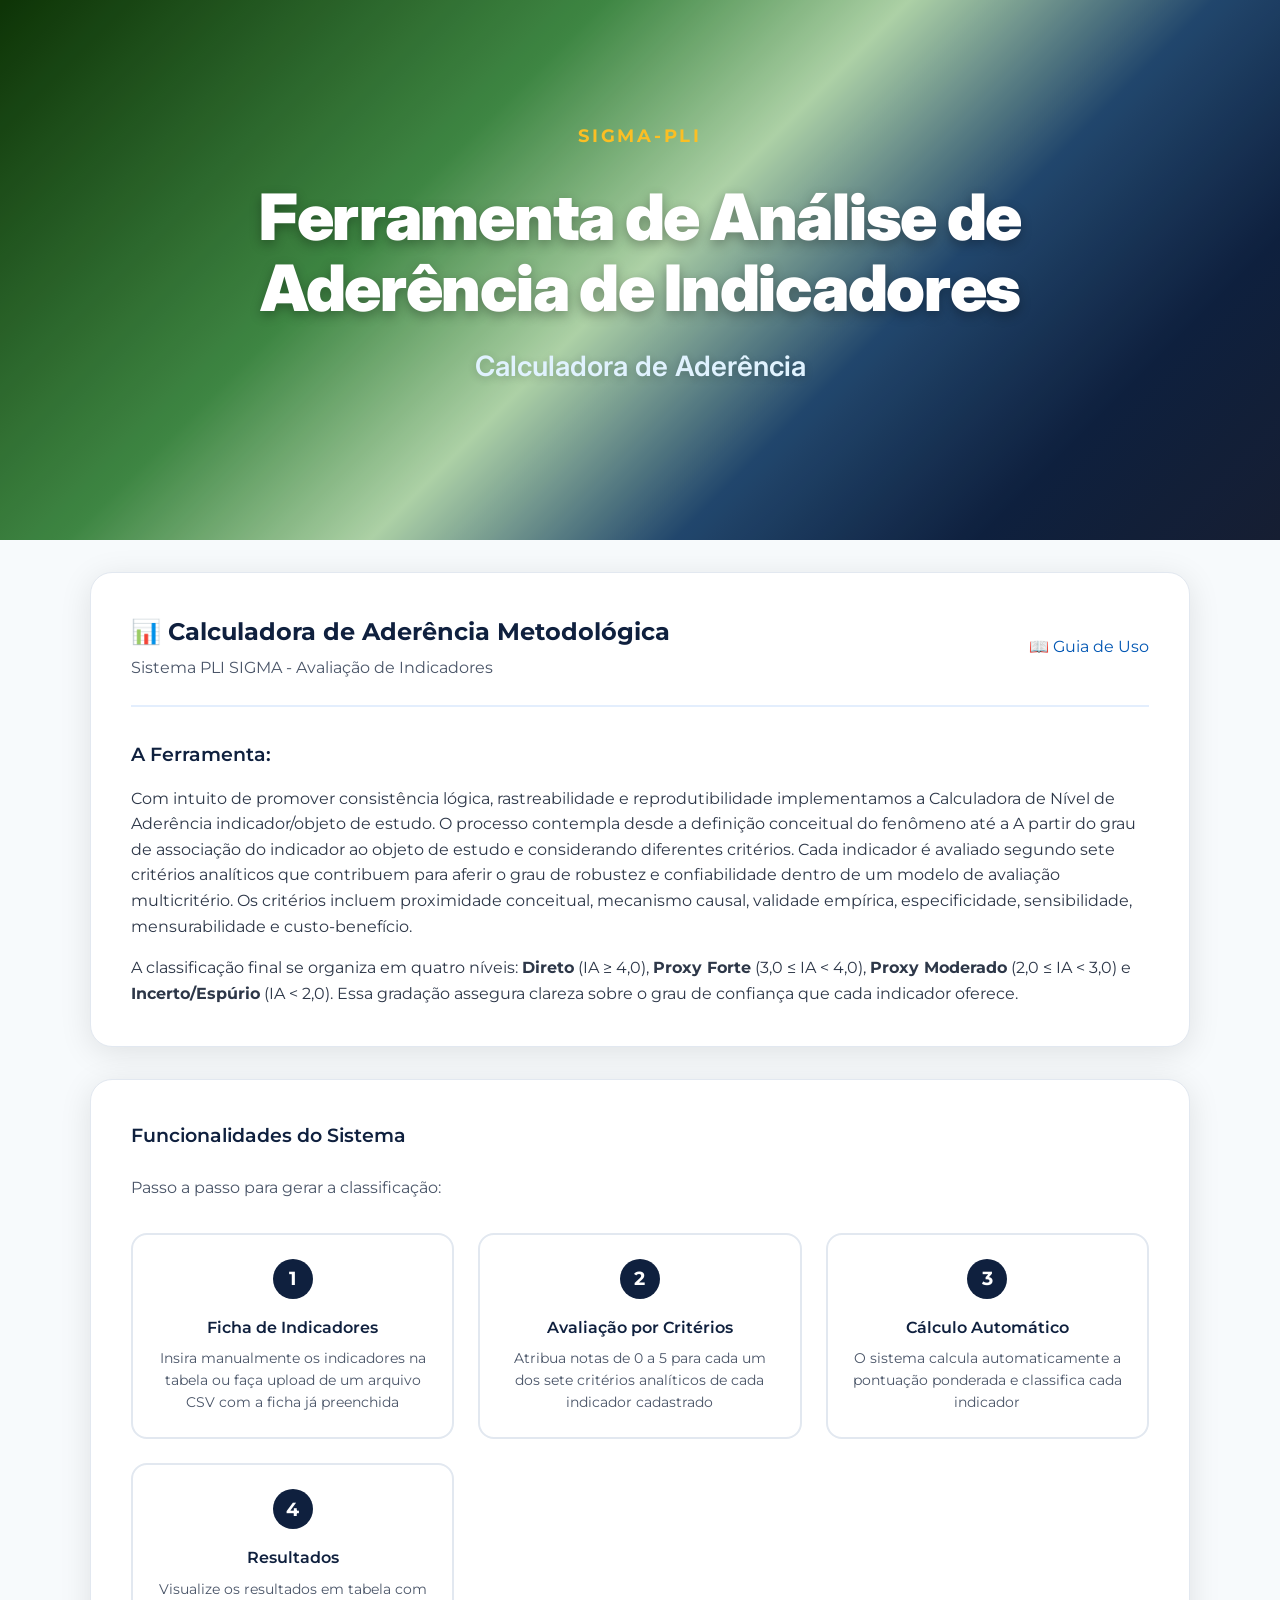
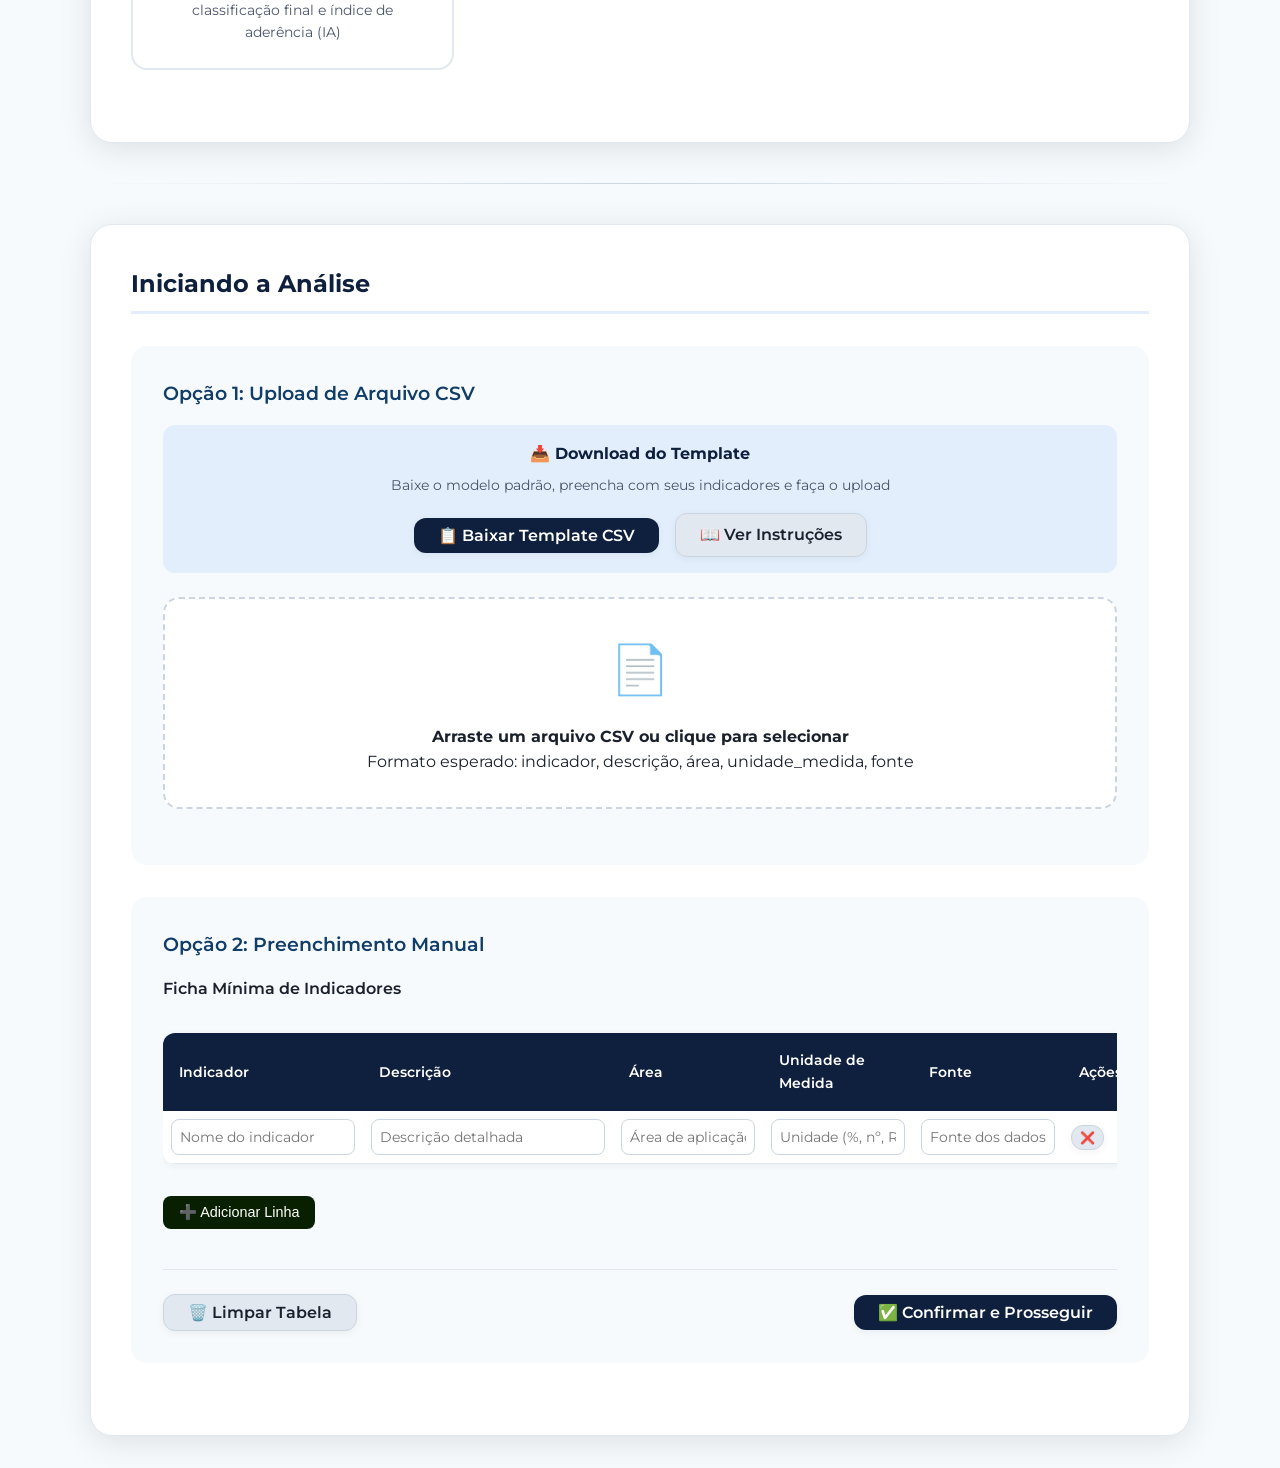
==== home.html @ ddf197c7 "🎉 Initial commit: PLI SIGMA Calculadora de Aderência Metodológica ✨ Features implementadas: - 📊 Sist" ====
<!DOCTYPE html>
<html lang="pt-BR">
<head>
    <meta charset="UTF-8">
    <meta name="viewport" content="width=device-width, initial-scale=1.0">
    <meta name="description" content="Ferramenta de Análise de Aderência de Indicadores - Sistema PLI SIGMA">
    <title>Calculadora de Aderência | PLI SIGMA</title>
    
    <!-- Google Fonts -->
    <link rel="preconnect" href="https://fonts.googleapis.com">
    <link rel="preconnect" href="https://fonts.gstatic.com" crossorigin>
    <link href="https://fonts.googleapis.com/css2?family=Montserrat:wght@300;400;500;600;700;900&display=swap" rel="stylesheet">
    <link href="https://fonts.googleapis.com/css2?family=Inter:wght@300;400;500;600;700;900&display=swap" rel="stylesheet">
    
    <!-- Favicon -->
    <link rel="icon" type="image/svg+xml" href="/favicon.svg">
    
    <!-- CSS da aplicação -->
    <link rel="stylesheet" href="./styles/global.css">
    <link rel="stylesheet" href="./styles/calculadora-aderencia.css">
    <link rel="stylesheet" href="./styles/WelcomeSection_PLI.css">
    
    <style>
        /* Estilos específicos para a página inicial */
        .hero-section {
            background: var(--pli-gradient-main);
            min-height: 60vh;
            display: flex;
            align-items: center;
            justify-content: center;
            padding: var(--spacing-2xl) var(--spacing-md);
            position: relative;
            overflow: hidden;
        }
        
        .hero-content {
            text-align: center;
            max-width: 900px;
            z-index: 2;
        }
        
        .hero-section::before {
            content: '';
            position: absolute;
            top: 0;
            left: 0;
            right: 0;
            bottom: 0;
            background: rgba(15, 32, 62, 0.1);
            z-index: 1;
        }
        
        .welcome-card {
            background: var(--sigma-branco);
            border-radius: var(--border-radius-xl);
            padding: var(--spacing-2xl);
            margin: var(--spacing-xl) auto;
            max-width: 1000px;
            box-shadow: var(--shadow-lg);
            border: 1px solid var(--sigma-gray-200);
        }
        
        .methodology-text {
            font-size: var(--font-size-base);
            line-height: 1.7;
            color: var(--sigma-gray-700);
            text-align: justify;
            margin-bottom: var(--spacing-md);
        }
        
        .step-cards {
            display: grid;
            grid-template-columns: repeat(auto-fit, minmax(280px, 1fr));
            gap: var(--spacing-lg);
            margin: var(--spacing-xl) 0;
        }
        
        .step-card {
            background: var(--sigma-branco);
            border: 2px solid var(--sigma-gray-200);
            border-radius: var(--border-radius-lg);
            padding: var(--spacing-lg);
            text-align: center;
            transition: all 0.3s ease;
            position: relative;
        }
        
        .step-card:hover {
            border-color: var(--sigma-info);
            transform: translateY(-4px);
            box-shadow: var(--shadow-lg);
        }
        
        .step-number {
            background: var(--sigma-primary);
            color: var(--sigma-branco);
            width: 40px;
            height: 40px;
            border-radius: 50%;
            display: flex;
            align-items: center;
            justify-content: center;
            font-weight: 700;
            font-size: var(--font-size-lg);
            margin: 0 auto var(--spacing-md);
        }
        
        .step-title {
            font-size: var(--font-size-base);
            font-weight: 600;
            color: var(--sigma-primary);
            margin-bottom: var(--spacing-sm);
        }
        
        .step-description {
            font-size: var(--font-size-sm);
            color: var(--sigma-gray-600);
            line-height: 1.5;
        }
        
        .input-section {
            background: var(--sigma-gray-50);
            border-radius: var(--border-radius-lg);
            padding: var(--spacing-xl);
            margin: var(--spacing-xl) 0;
        }
        
        .ficha-table {
            width: 100%;
            border-collapse: collapse;
            margin: var(--spacing-lg) 0;
            background: var(--sigma-branco);
            border-radius: var(--border-radius-md);
            overflow: hidden;
            box-shadow: var(--shadow-sm);
        }
        
        .ficha-table th {
            background: var(--sigma-primary);
            color: var(--sigma-branco);
            padding: var(--spacing-md);
            text-align: left;
            font-weight: 600;
            font-size: var(--font-size-sm);
            position: sticky;
            top: 0;
            z-index: 10;
        }
        
        .ficha-table td {
            padding: var(--spacing-sm);
            border-bottom: 1px solid var(--sigma-gray-200);
        }
        
        .ficha-table input {
            width: 100%;
            border: 1px solid var(--sigma-gray-300);
            border-radius: var(--border-radius-sm);
            padding: var(--spacing-sm);
            font-size: var(--font-size-sm);
            font-family: var(--font-family);
        }
        
        .ficha-table input:focus {
            outline: none;
            border-color: var(--sigma-info);
            box-shadow: 0 0 0 2px rgba(0, 86, 179, 0.1);
        }
        
        .add-row-btn {
            background: var(--sigma-success);
            color: var(--sigma-branco);
            border: none;
            padding: var(--spacing-sm) var(--spacing-md);
            border-radius: var(--border-radius-sm);
            font-size: var(--font-size-sm);
            cursor: pointer;
            margin: var(--spacing-sm) 0;
            transition: all 0.2s ease;
        }
        
        .add-row-btn:hover {
            background: var(--sigma-verde-medio);
            transform: translateY(-1px);
        }
        
        .upload-area {
            border: 2px dashed var(--sigma-gray-300);
            border-radius: var(--border-radius-lg);
            padding: var(--spacing-xl);
            text-align: center;
            margin: var(--spacing-lg) 0;
            background: var(--sigma-branco);
            transition: all 0.3s ease;
            cursor: pointer;
        }
        
        .upload-area:hover {
            border-color: var(--sigma-info);
            background: var(--sigma-accent);
        }
        
        .upload-area.dragover {
            border-color: var(--sigma-success);
            background: var(--sigma-verde-claro);
        }
        
        .upload-icon {
            font-size: 3rem;
            color: var(--sigma-gray-400);
            margin-bottom: var(--spacing-md);
        }
        
        .section-divider {
            border: none;
            height: 1px;
            background: linear-gradient(90deg, transparent, var(--sigma-gray-300), transparent);
            margin: var(--spacing-2xl) 0;
        }
        
        @media (max-width: 768px) {
            .hero-section {
                min-height: 50vh;
                padding: var(--spacing-lg) var(--spacing-sm);
            }
            
            .welcome-heading {
                font-size: 2.5rem;
            }
            
            .step-cards {
                grid-template-columns: 1fr;
            }
            
            .welcome-card {
                padding: var(--spacing-lg);
                margin: var(--spacing-md) var(--spacing-sm);
            }
            
            .ficha-table {
                font-size: var(--font-size-xs);
            }
            
            .ficha-table th,
            .ficha-table td {
                padding: var(--spacing-xs);
            }
        }
    </style>
</head>
<body>
    <!-- Seção Hero -->
    <section class="hero-section">
        <div class="hero-content">
            <div class="welcome-title">SIGMA-PLI</div>
            <h1 class="welcome-heading">Ferramenta de Análise de Aderência de Indicadores</h1>
            <h2 class="welcome-subtitle">Calculadora de Aderência</h2>
        </div>
    </section>

    <!-- Container Principal Padronizado -->
    <div class="pli-main-container">
        <div class="pli-content-container">
            
            <!-- Card Welcome -->
            <div class="pli-card">
                <div class="pli-page-header">
                    <div>
                        <h1 class="pli-page-title">📊 Calculadora de Aderência Metodológica</h1>
                        <p class="pli-page-subtitle">Sistema PLI SIGMA - Avaliação de Indicadores</p>
                    </div>
                    <div class="pli-page-nav">
                        <a href="guia-template.html" target="_blank" style="color: var(--sigma-info); text-decoration: none;">📖 Guia de Uso</a>
                    </div>
                </div>
                
                <div class="pli-section">
                    <h2 style="color: var(--sigma-primary); font-size: var(--font-size-lg); font-weight: 600; margin-bottom: var(--spacing-md);">A Ferramenta:</h2>
                    
                    <p style="margin-bottom: var(--spacing-md); line-height: 1.6; color: var(--sigma-gray-700);">
                        Com intuito de promover consistência lógica, rastreabilidade e reprodutibilidade implementamos a Calculadora de Nível de Aderência indicador/objeto de estudo. O processo contempla desde a definição conceitual do fenômeno até a 
                        A partir do grau de associação do indicador ao objeto de estudo e considerando diferentes critérios. 
                        Cada indicador é avaliado segundo sete critérios analíticos que contribuem para aferir o grau de robustez 
                        e confiabilidade dentro de um modelo de avaliação multicritério. Os critérios incluem proximidade conceitual, 
                        mecanismo causal, validade empírica, especificidade, sensibilidade, mensurabilidade e custo-benefício.
                    </p>
                    
                    <p style="margin: 0; line-height: 1.6; color: var(--sigma-gray-700);">
                        A classificação final se organiza em quatro níveis: <strong>Direto</strong> (IA ≥ 4,0), 
                        <strong>Proxy Forte</strong> (3,0 ≤ IA < 4,0), <strong>Proxy Moderado</strong> (2,0 ≤ IA < 3,0) e 
                        <strong>Incerto/Espúrio</strong> (IA < 2,0). Essa gradação assegura clareza sobre o grau de confiança 
                        que cada indicador oferece.
                    </p>
                </div>
            </div>

            <!-- Funcionalidades do Sistema -->
            <div class="pli-card">
                <h2 style="color: var(--sigma-primary); font-size: var(--font-size-lg); font-weight: 600; margin-bottom: var(--spacing-lg);">Funcionalidades do Sistema</h2>
                <p style="color: var(--sigma-gray-600); margin-bottom: var(--spacing-lg);">Passo a passo para gerar a classificação:</p>
            
            <div class="step-cards">
                <div class="step-card">
                    <div class="step-number">1</div>
                    <h3 class="step-title">Ficha de Indicadores</h3>
                    <p class="step-description">
                        Insira manualmente os indicadores na tabela ou faça upload de um arquivo CSV 
                        com a ficha já preenchida
                    </p>
                </div>
                
                <div class="step-card">
                    <div class="step-number">2</div>
                    <h3 class="step-title">Avaliação por Critérios</h3>
                    <p class="step-description">
                        Atribua notas de 0 a 5 para cada um dos sete critérios analíticos 
                        de cada indicador cadastrado
                    </p>
                </div>
                
                <div class="step-card">
                    <div class="step-number">3</div>
                    <h3 class="step-title">Cálculo Automático</h3>
                    <p class="step-description">
                        O sistema calcula automaticamente a pontuação ponderada e 
                        classifica cada indicador
                    </p>
                </div>
                
                <div class="step-card">
                    <div class="step-number">4</div>
                    <h3 class="step-title">Resultados</h3>
                    <p class="step-description">
                        Visualize os resultados em tabela com classificação final 
                        e índice de aderência (IA)
                    </p>
                </div>
            </div>
        </div>

        <hr class="section-divider">

        <!-- Iniciando a Análise -->
        <div class="calculadora-card">
            <h2 class="calculadora-title">Iniciando a Análise</h2>
            
            <div class="input-section">
                <h3 class="calculadora-subtitle">Opção 1: Upload de Arquivo CSV</h3>
                
                <div class="template-download" style="margin-bottom: 1.5rem; text-align: center; padding: 1rem; background: var(--sigma-accent); border-radius: var(--border-radius-md);">
                    <h4 style="margin: 0 0 0.5rem 0; color: var(--sigma-primary);">📥 Download do Template</h4>
                    <p style="margin: 0 0 1rem 0; font-size: var(--font-size-sm); color: var(--sigma-gray-600);">
                        Baixe o modelo padrão, preencha com seus indicadores e faça o upload
                    </p>
                    <div style="display: flex; gap: 1rem; justify-content: center; align-items: center; flex-wrap: wrap;">
                        <button onclick="downloadTemplate()" class="calculadora-btn primary" style="display: inline-flex; align-items: center; gap: 0.5rem;">
                            📋 Baixar Template CSV
                        </button>
                        <a href="guia-template.html" target="_blank" class="calculadora-btn secondary" style="text-decoration: none; display: inline-flex; align-items: center; gap: 0.5rem;">
                            📖 Ver Instruções
                        </a>
                    </div>
                </div>
                
                <div class="upload-area" id="uploadArea">
                    <div class="upload-icon">📄</div>
                    <h4>Arraste um arquivo CSV ou clique para selecionar</h4>
                    <p>Formato esperado: indicador, descrição, área, unidade_medida, fonte</p>
                    <input type="file" id="csvFile" accept=".csv" style="display: none;">
                </div>
                <div id="uploadStatus" class="calculadora-success" style="display: none;"></div>
            </div>

            <div class="input-section">
                <h3 class="calculadora-subtitle">Opção 2: Preenchimento Manual</h3>
                <p class="calculadora-section-title">Ficha Mínima de Indicadores</p>
                
                <div style="overflow-x: auto;">
                    <table class="ficha-table" id="indicadoresTable">
                        <thead>
                            <tr>
                                <th style="min-width: 200px;">Indicador</th>
                                <th style="min-width: 250px;">Descrição</th>
                                <th style="min-width: 150px;">Área</th>
                                <th style="min-width: 150px;">Unidade de Medida</th>
                                <th style="min-width: 150px;">Fonte</th>
                                <th style="min-width: 80px;">Ações</th>
                            </tr>
                        </thead>
                        <tbody id="tableBody">
                            <tr>
                                <td><input type="text" placeholder="Nome do indicador"></td>
                                <td><input type="text" placeholder="Descrição detalhada"></td>
                                <td><input type="text" placeholder="Área de aplicação"></td>
                                <td><input type="text" placeholder="Unidade (%, nº, R$)"></td>
                                <td><input type="text" placeholder="Fonte dos dados"></td>
                                <td>
                                    <button onclick="removeRow(this)" class="calculadora-btn secondary" style="padding: 0.25rem 0.5rem; font-size: 0.75rem;">❌</button>
                                </td>
                            </tr>
                        </tbody>
                    </table>
                </div>
                
                <button onclick="addRow()" class="add-row-btn">➕ Adicionar Linha</button>
                
                <div class="calculadora-navigation" style="margin-top: var(--spacing-xl);">
                    <div class="calculadora-nav-left">
                        <button onclick="clearTable()" class="calculadora-btn secondary">🗑️ Limpar Tabela</button>
                    </div>
                    <div class="calculadora-nav-right">
                        <button onclick="validateAndProceed()" class="calculadora-btn primary">✅ Confirmar e Prosseguir</button>
                    </div>
                </div>
            </div> <!-- Fecha último pli-card -->
            
        </div> <!-- Fecha pli-content-container -->
    </div> <!-- Fecha pli-main-container -->

    <script>
        // Funcionalidades da tabela
        function addRow() {
            const tbody = document.getElementById('tableBody');
            const newRow = tbody.insertRow();
            newRow.innerHTML = `
                <td><input type="text" placeholder="Nome do indicador"></td>
                <td><input type="text" placeholder="Descrição detalhada"></td>
                <td><input type="text" placeholder="Área de aplicação"></td>
                <td><input type="text" placeholder="Unidade (%, nº, R$)"></td>
                <td><input type="text" placeholder="Fonte dos dados"></td>
                <td>
                    <button onclick="removeRow(this)" class="calculadora-btn secondary" style="padding: 0.25rem 0.5rem; font-size: 0.75rem;">❌</button>
                </td>
            `;
        }

        function removeRow(button) {
            const row = button.closest('tr');
            const tbody = document.getElementById('tableBody');
            if (tbody.children.length > 1) {
                row.remove();
            } else {
                alert('Deve haver pelo menos uma linha na tabela.');
            }
        }

        function clearTable() {
            if (confirm('Tem certeza que deseja limpar toda a tabela?')) {
                const tbody = document.getElementById('tableBody');
                tbody.innerHTML = `
                    <tr>
                        <td><input type="text" placeholder="Nome do indicador"></td>
                        <td><input type="text" placeholder="Descrição detalhada"></td>
                        <td><input type="text" placeholder="Área de aplicação"></td>
                        <td><input type="text" placeholder="Unidade (%, nº, R$)"></td>
                        <td><input type="text" placeholder="Fonte dos dados"></td>
                        <td>
                            <button onclick="removeRow(this)" class="calculadora-btn secondary" style="padding: 0.25rem 0.5rem; font-size: 0.75rem;">❌</button>
                        </td>
                    </tr>
                `;
            }
        }

        function validateAndProceed() {
            const rows = document.querySelectorAll('#tableBody tr');
            let validRows = 0;
            
            rows.forEach(row => {
                const inputs = row.querySelectorAll('input[type="text"]');
                let filledInputs = 0;
                inputs.forEach(input => {
                    if (input.value.trim() !== '') filledInputs++;
                });
                if (filledInputs >= 2) validRows++; // Pelo menos indicador e descrição
            });

            if (validRows === 0) {
                alert('Por favor, preencha pelo menos o nome e descrição de um indicador.');
                return;
            }

            if (confirm(`${validRows} indicador(es) será(ão) processado(s). Deseja prosseguir para a etapa de avaliação?`)) {
                // Coletar dados da tabela
                const dadosIndicadores = [];
                const rows = document.querySelectorAll('#tableBody tr');
                
                rows.forEach(row => {
                    const inputs = row.querySelectorAll('input[type="text"]');
                    if (inputs[0].value.trim() !== '') { // Se tem pelo menos o nome do indicador
                        dadosIndicadores.push({
                            indicador: inputs[0].value.trim(),
                            descricao: inputs[1].value.trim(),
                            area: inputs[2].value.trim(),
                            unidade_medida: inputs[3].value.trim(),
                            fonte: inputs[4].value.trim()
                        });
                    }
                });
                
                // Salvar no localStorage
                localStorage.setItem('pli_indicadores', JSON.stringify(dadosIndicadores));
                
                // Redirecionar para atribuição de níveis
                window.location.href = 'atribuicao-niveis.html';
            }
        }

        // Funcionalidades de upload
        const uploadArea = document.getElementById('uploadArea');
        const fileInput = document.getElementById('csvFile');
        const uploadStatus = document.getElementById('uploadStatus');

        uploadArea.addEventListener('click', () => fileInput.click());

        uploadArea.addEventListener('dragover', (e) => {
            e.preventDefault();
            uploadArea.classList.add('dragover');
        });

        uploadArea.addEventListener('dragleave', () => {
            uploadArea.classList.remove('dragover');
        });

        uploadArea.addEventListener('drop', (e) => {
            e.preventDefault();
            uploadArea.classList.remove('dragover');
            const files = e.dataTransfer.files;
            if (files.length > 0) {
                handleFile(files[0]);
            }
        });

        fileInput.addEventListener('change', (e) => {
            if (e.target.files.length > 0) {
                handleFile(e.target.files[0]);
            }
        });

        function handleFile(file) {
            if (!file.name.endsWith('.csv')) {
                alert('Por favor, selecione um arquivo CSV.');
                return;
            }

            const reader = new FileReader();
            reader.onload = (e) => {
                try {
                    const csvData = e.target.result;
                    const lines = csvData.split('\n').filter(line => line.trim() !== '');
                    
                    if (lines.length < 2) {
                        throw new Error('Arquivo deve conter pelo menos um cabeçalho e uma linha de dados.');
                    }

                    // Processar CSV e popular tabela
                    populateTableFromCSV(lines);
                    
                    uploadStatus.style.display = 'block';
                    uploadStatus.innerHTML = `✅ Arquivo "${file.name}" carregado com sucesso! ${lines.length - 1} indicador(es) importado(s).`;
                    
                } catch (error) {
                    alert('Erro ao processar arquivo: ' + error.message);
                }
            };
            reader.readAsText(file);
        }

        function populateTableFromCSV(lines) {
            const tbody = document.getElementById('tableBody');
            tbody.innerHTML = '';

            // Ignorar cabeçalho e processar dados
            for (let i = 1; i < lines.length; i++) {
                const values = lines[i].split(',').map(v => v.trim().replace(/"/g, ''));
                
                if (values.length >= 2 && values[0]) { // Pelo menos indicador e descrição
                    const row = tbody.insertRow();
                    row.innerHTML = `
                        <td><input type="text" value="${values[0] || ''}" placeholder="Nome do indicador"></td>
                        <td><input type="text" value="${values[1] || ''}" placeholder="Descrição detalhada"></td>
                        <td><input type="text" value="${values[2] || ''}" placeholder="Área de aplicação"></td>
                        <td><input type="text" value="${values[3] || ''}" placeholder="Unidade (%, nº, R$)"></td>
                        <td><input type="text" value="${values[4] || ''}" placeholder="Fonte dos dados"></td>
                        <td>
                            <button onclick="removeRow(this)" class="calculadora-btn secondary" style="padding: 0.25rem 0.5rem; font-size: 0.75rem;">❌</button>
                        </td>
                    `;
                }
            }

            // Garantir pelo menos uma linha vazia
            if (tbody.children.length === 0) {
                addRow();
            }
        }

        // Função para download do template CSV
        function downloadTemplate() {
            // Conteúdo do template CSV com instruções
            const csvContent = `# TEMPLATE FICHA MÍNIMA DE INDICADORES - PLI SIGMA
# Instruções de preenchimento:
# 1. Preencha uma linha para cada indicador
# 2. Use aspas duplas para textos que contenham vírgulas
# 3. Mantenha o cabeçalho (primeira linha) sem alterações
# 4. Remova estas linhas de comentário antes do upload
# 
# Exemplo de preenchimento:
# "Taxa de Crescimento Populacional","Mede o crescimento anual da população em percentual","Demografia","%","IBGE"
#
indicador,descricao,area,unidade_medida,fonte
"[Nome do Indicador 1]","[Descrição detalhada do que o indicador mede]","[Área: Demografia, Transporte, Economia, etc.]","[Unidade: %, nº, R$, ton/ano, etc.]","[Fonte: IBGE, ANTT, ANTAQ, etc.]"
"[Nome do Indicador 2]","","","",""
"[Nome do Indicador 3]","","","",""
"","","","",""
"","","","","" `;
            
            // Criar blob e URL para download
            const blob = new Blob([csvContent], { type: 'text/csv;charset=utf-8;' });
            const link = document.createElement('a');
            
            if (link.download !== undefined) {
                const url = URL.createObjectURL(blob);
                link.setAttribute('href', url);
                link.setAttribute('download', 'template-ficha-indicadores-PLI.csv');
                link.style.visibility = 'hidden';
                document.body.appendChild(link);
                link.click();
                document.body.removeChild(link);
                
                // Feedback visual
                const button = event.target;
                const originalText = button.innerHTML;
                button.innerHTML = '✅ Template Baixado!';
                button.style.background = 'var(--sigma-success)';
                
                setTimeout(() => {
                    button.innerHTML = originalText;
                    button.style.background = '';
                }, 2000);
                
                console.log('📥 Template CSV baixado: template-ficha-indicadores-PLI.csv');
            }
        }

        // Log de inicialização
        console.log('🏠 Página inicial da Calculadora PLI carregada com sucesso!');
    </script>
</body>
</html>
---- styles/global.css ----
/* SIGMA-PLI - CSS Base Global (Atualizado) */
/* Arquivo: style_global_reset_base.css */

:root {
    /* Cores principais */
    --sigma-primary: #0f203e; /* Azul institucional principal */
    --sigma-secondary: #113d69; /* Azul medio */
    --sigma-accent: #e3eefd; /* Azul claro */
    --sigma-info:#0056b3; /* Azul padrão */
    --sigma-verde-medio: #218021; /* Verde medio */
    --sigma-verde-claro: #bfe5b2; /* Verde claro */
    --sigma-success: #092000; /* Verde principal institucional */
    --sigma-accent-dark: #171e31; /* Azul escuro institucional */
    --sigma-branco: #ffffff; /* Branco */
    --sigma-warning: #eb950c; /* Amarelo para elementos especiais */
    --sigma-error: #8e1608;   /* sigma error */

  /* GRADIENTES PLI */
  --pli-gradient-main: linear-gradient(
    135deg,
    #0e3600 0%,
    /* Verde escuro */ #449244 33.36%,
    /* Verde principal */ #bfe5b2 50%,
    /* Verde claro */ #244b72 66.68%,
    /* Azul médio */ #0f203e 83.34%,
    /* Azul escuro */ #171e31 100% /* Preto */
  );
    

    /* Tons de cinza */
    --sigma-gray-50: #f7fafc;
    --sigma-gray-100: #edf2f7;
    --sigma-gray-200: #e2e8f0;
    --sigma-gray-300: #cbd5e0;
    --sigma-gray-400: #a0aec0;
    --sigma-gray-500: #718096;
    --sigma-gray-600: #4a5568;
    --sigma-gray-700: #2d3748;
    --sigma-gray-800: #1a202c;
    --sigma-gray-900: #171923;

    /* Espaçamentos (PLI) */
    --spacing-xs: 0.25rem; /* 4px */
    --spacing-sm: 0.5rem;  /* 8px (ajuste do padrão PLI) */
    --spacing-md: 1rem;    /* 16px */
    --spacing-lg: 1.5rem;  /* 24px */
    --spacing-xl: 2rem;    /* 32px */
    --spacing-2xl: 2.5rem; /* 40px */

    /* Bordas (PLI) */
    --border-radius-sm: 8px;
    --border-radius-md: 12px;
    --border-radius-lg: 16px;
    --border-radius-xl: 22px;

    /* Sombras (PLI) */
    --shadow-sm: 0 2px 8px rgba(0, 0, 0, 0.05);
    --shadow-md: 0 4px 16px rgba(0, 0, 0, 0.08);
    --shadow-lg: 0 6px 32px rgba(0, 0, 0, 0.1);

    /* Tipografia (PLI) */
    --font-family: 'Montserrat', sans-serif;
    --font-size-xs: 0.7rem;
    --font-size-sm: 0.9rem;
    --font-size-base: 1rem;
    --font-size-lg: 1.2rem;
    --font-size-xl: 1.5rem;
    --font-size-2xl: 2rem;
    --font-size-3xl: 3.5rem;
    --font-size-4xl: 2.25rem;


    /* Layout */
    --container-max-width: 1200px;
    --header-height: 120px;
}

/* Reset CSS */
* {
    margin: 0;
    padding: 0;
    box-sizing: border-box;
}

html {
    font-size: 16px;
    scroll-behavior: smooth;
}

body {
    font-family: var(--font-family);
    font-size: var(--font-size-base);
    line-height: 1.6;
    color: var(--sigma-gray-800);
    background-color: var(--sigma-gray-50);
}

/* Utilitários globais */
.container {
    max-width: var(--container-max-width);
    margin: 0 auto;
    padding: 0 var(--spacing-md);
}

.btn {
    display: inline-block;
    padding: var(--spacing-sm) var(--spacing-lg);
    border: none;
    border-radius: var(--border-radius-md);
    font-size: var(--font-size-base);
    font-weight: 500;
    text-decoration: none;
    cursor: pointer;
    transition: all 0.2s ease;
}

.btn-primary {
    background-color: var(--sigma-primary);
    color: white;
}

.btn-primary:hover {
    background-color: var(--sigma-secondary);
    transform: translateY(-1px);
    box-shadow: var(--shadow-md);
}

.btn-secondary {
    background-color: var(--sigma-gray-200);
    color: var(--sigma-gray-800);
}

.btn-secondary:hover {
    background-color: var(--sigma-gray-300);
    transform: translateY(-1px);
    box-shadow: var(--shadow-sm);
}

/* Estados de loading */
.loading {
    display: inline-block;
    width: 20px;
    height: 20px;
    border: 3px solid var(--sigma-gray-300);
    border-radius: 50%;
    border-top-color: var(--sigma-primary);
    animation: spin 1s ease-in-out infinite;
}

@keyframes spin {
    to { transform: rotate(360deg); }
}

/* Responsividade */
@media (max-width: 768px) {
    .container {
        padding: 0 var(--spacing-sm);
    }

    .btn {
        padding: var(--spacing-sm) var(--spacing-md);
        font-size: var(--font-size-sm);
    }
}

/* 📜 Scrollbar customizada */
::-webkit-scrollbar {
    width: 8px;
    height: 8px;
}

::-webkit-scrollbar-track {
    background: var(--sigma-gray-100);
    border-radius: 4px;
}

::-webkit-scrollbar-thumb {
    background: var(--sigma-gray-400);
    border-radius: 4px;
    transition: background 0.2s ease;
}

::-webkit-scrollbar-thumb:hover {
    background: var(--sigma-gray-500);
}

/* Scrollbar para Firefox - Propriedades Experimentais
 * scrollbar-width e scrollbar-color são APIs experimentais CSS
 * Suportadas apenas em Firefox e Chrome >= 121
 * Fallback: A scrollbar padrão será exibida em navegadores sem suporte
 */
* {
    scrollbar-width: thin;
    scrollbar-color: var(--sigma-gray-400) var(--sigma-gray-100);
}

/* Última atualização: 2025-10-01 */

/* ==============================
     PLI - BADGES DE STATUS PADRÃO
     ============================== */
.status-badge {
    display: inline-block;
    margin-left: var(--spacing-sm);
    padding: 0.1rem 0.4rem;
    border-radius: var(--border-radius-sm);
    font-size: var(--font-size-xs);
    font-weight: 600;
    vertical-align: middle;
}

.status-success {
    background: var(--sigma-verde-claro);
    color: var(--sigma-success);
    border: 1px solid var(--sigma-success);
}

.status-warning {
    background: #fff4e0;
    color: var(--sigma-warning);
    border: 1px solid var(--sigma-warning);
}

.status-error {
    background: #fde8e6;
    color: var(--sigma-error);
    border: 1px solid var(--sigma-error);
}

.status-info {
    background: var(--sigma-accent);
    color: var(--sigma-info);
    border: 1px solid var(--sigma-info);
}

/* ==============================
     PLI - BOTÕES ÍCONE COMPACTOS
     ============================== */
.icon-button {
    display: inline-flex;
    align-items: center;
    justify-content: center;
    width: 28px;
    height: 28px;
    padding: 0;
    border: 1px solid var(--sigma-gray-300);
    border-radius: var(--border-radius-sm);
    background: var(--sigma-branco);
    color: var(--sigma-primary);
    box-shadow: var(--shadow-sm);
    cursor: pointer;
    transition: all 0.2s ease;
}

.icon-button:hover {
    border-color: var(--sigma-secondary);
    box-shadow: var(--shadow-md);
    transform: translateY(-1px);
}

.icon-button:disabled {
    opacity: 0.5;
    cursor: not-allowed;
}

.confirm-button {
    color: var(--sigma-success);
    border-color: var(--sigma-success);
    background: var(--sigma-verde-claro);
}

.edit-button {
    color: var(--sigma-secondary);
    border-color: var(--sigma-secondary);
    background: var(--sigma-accent);
}

/* Ajustes de tooltip (se aplicável ao componente Tooltip) */
.tooltip-icon {
    display: inline-flex;
    align-items: center;
    justify-content: center;
    width: 18px;
    height: 18px;
    margin-left: var(--spacing-xs);
    border-radius: 50%;
    background: var(--sigma-accent);
    color: var(--sigma-info);
    font-size: var(--font-size-xs);
    font-weight: 700;
}

/* ==========================================
   SISTEMA DE LAYOUT PADRONIZADO PLI
   ========================================== */

/* Container principal - largura padrão para todo o sistema */
.pli-main-container {
    min-height: 100vh;
    background: var(--sigma-gray-50);
    padding: var(--spacing-xl);
    font-family: var(--font-family);
}

/* Container de conteúdo - largura máxima padronizada */
.pli-content-container {
    max-width: 1200px;
    margin: 0 auto;
    width: 100%;
}

/* Container de conteúdo largo - para páginas com mais informação */
.pli-content-container.wide {
    max-width: 1400px;
}

/* Cards padronizados do sistema */
.pli-card {
    background: var(--sigma-branco);
    border-radius: var(--border-radius-xl);
    box-shadow: var(--shadow-lg);
    padding: var(--spacing-2xl);
    border: 1px solid var(--sigma-gray-200);
    margin-bottom: var(--spacing-xl);
}

.pli-card.compact {
    padding: var(--spacing-lg);
    margin-bottom: var(--spacing-lg);
}

.pli-card.wide {
    max-width: none;
}

/* Seções internas dos cards */
.pli-section {
    margin-bottom: var(--spacing-lg);
}

.pli-section:last-child {
    margin-bottom: 0;
}

/* Grid padronizado para layouts */
.pli-grid {
    display: grid;
    gap: var(--spacing-lg);
}

.pli-grid.cols-1 { grid-template-columns: 1fr; }
.pli-grid.cols-2 { grid-template-columns: repeat(2, 1fr); }
.pli-grid.cols-3 { grid-template-columns: repeat(3, 1fr); }
.pli-grid.cols-auto { grid-template-columns: repeat(auto-fit, minmax(300px, 1fr)); }

/* Espaçamentos padronizados */
.pli-spacing-xs { margin-bottom: var(--spacing-xs); }
.pli-spacing-sm { margin-bottom: var(--spacing-sm); }
.pli-spacing-md { margin-bottom: var(--spacing-md); }
.pli-spacing-lg { margin-bottom: var(--spacing-lg); }
.pli-spacing-xl { margin-bottom: var(--spacing-xl); }
.pli-spacing-2xl { margin-bottom: var(--spacing-2xl); }

/* Header padronizado para páginas */
.pli-page-header {
    display: flex;
    justify-content: space-between;
    align-items: center;
    margin-bottom: var(--spacing-xl);
    padding-bottom: var(--spacing-lg);
    border-bottom: 2px solid var(--sigma-accent);
}

.pli-page-title {
    font-size: var(--font-size-xl);
    font-weight: 700;
    color: var(--sigma-primary);
    margin: 0;
}

.pli-page-subtitle {
    color: var(--sigma-gray-600);
    margin: var(--spacing-xs) 0 0 0;
    font-size: var(--font-size-base);
}

.pli-page-nav {
    display: flex;
    gap: var(--spacing-sm);
    align-items: center;
}

/* Responsividade do sistema de layout */
@media (max-width: 1440px) {
    .pli-content-container {
        max-width: 1100px;
    }
    
    .pli-content-container.wide {
        max-width: 1300px;
    }
}

@media (max-width: 768px) {
    .pli-main-container {
        padding: var(--spacing-md);
    }
    
    .pli-card {
        padding: var(--spacing-lg);
        margin-bottom: var(--spacing-lg);
    }
    
    .pli-card.compact {
        padding: var(--spacing-md);
    }
    
    .pli-page-header {
        flex-direction: column;
        align-items: flex-start;
        gap: var(--spacing-md);
    }
    
    .pli-page-nav {
        width: 100%;
        justify-content: flex-start;
        flex-wrap: wrap;
    }
    
    .pli-grid.cols-2,
    .pli-grid.cols-3 {
        grid-template-columns: 1fr;
    }
}

@media (max-width: 480px) {
    .pli-main-container {
        padding: var(--spacing-sm);
    }
    
    .pli-card {
        padding: var(--spacing-md);
        border-radius: var(--border-radius-lg);
    }
}

/* ==========================================
   COMPATIBILIDADE COM SISTEMA ANTERIOR
   ========================================== */

/* Manter compatibilidade com classes existentes */
.calculadora-container {
    min-height: 100vh;
    background: var(--sigma-gray-50);
    padding: var(--spacing-xl);
    font-family: var(--font-family);
}

.calculadora-card {
    max-width: 1200px;
    margin: 0 auto;
    background: var(--sigma-branco);
    border-radius: var(--border-radius-xl);
    box-shadow: var(--shadow-lg);
    padding: var(--spacing-2xl);
    border: 1px solid var(--sigma-gray-200);
    margin-bottom: var(--spacing-xl);
}

.calculadora-card.wide {
    max-width: 1400px;
}

.guide-container {
    max-width: 1200px;
    margin: 0 auto;
    padding: var(--spacing-xl);
}
---- styles/calculadora-aderencia.css ----
/* ============================================
   CALCULADORA ADERÊNCIA METODOLOGIA - CSS PADRÃO
   Arquivo: calculadora-aderencia.css
   
   Baseado nos padrões SIGMA-PLI existentes
   Compatível com o componente React atual
   ============================================ */

/* Importa as variáveis globais do sistema PLI */
@import './global.css';

/* ==========================================
   LAYOUT PRINCIPAL
   ========================================== */

.calculadora-container {
    min-height: 100vh;
    background: var(--sigma-gray-50);
    padding: var(--spacing-xl);
    font-family: var(--font-family);
}

.calculadora-card {
    max-width: 1200px;
    margin: 0 auto;
    background: var(--sigma-branco);
    border-radius: var(--border-radius-xl);
    box-shadow: var(--shadow-lg);
    padding: var(--spacing-2xl);
    border: 1px solid var(--sigma-gray-200);
}

.calculadora-card.wide {
    max-width: 1400px;
}

/* ==========================================
   TIPOGRAFIA E TÍTULOS
   ========================================== */

.calculadora-title {
    font-size: var(--font-size-xl);
    font-weight: 700;
    color: var(--sigma-primary);
    margin-bottom: var(--spacing-lg);
    border-bottom: 3px solid var(--sigma-accent);
    padding-bottom: var(--spacing-sm);
}

.calculadora-subtitle {
    font-size: var(--font-size-lg);
    font-weight: 600;
    color: var(--sigma-secondary);
    margin-bottom: var(--spacing-md);
}

.calculadora-section-title {
    font-size: var(--font-size-base);
    font-weight: 600;
    color: var(--sigma-gray-800);
    margin-bottom: var(--spacing-sm);
}

/* ==========================================
   BOTÕES DO SISTEMA
   ========================================== */

.calculadora-btn {
    display: inline-flex;
    align-items: center;
    gap: var(--spacing-sm);
    padding: var(--spacing-sm) var(--spacing-lg);
    border: none;
    border-radius: var(--border-radius-md);
    font-family: var(--font-family);
    font-size: var(--font-size-base);
    font-weight: 600;
    text-decoration: none;
    cursor: pointer;
    transition: all 0.3s ease;
    box-shadow: var(--shadow-sm);
}

.calculadora-btn:hover {
    transform: translateY(-2px);
    box-shadow: var(--shadow-md);
}

.calculadora-btn:active {
    transform: translateY(0);
}

/* Variações de botões */
.calculadora-btn.primary {
    background: var(--sigma-primary);
    color: var(--sigma-branco);
}

.calculadora-btn.primary:hover {
    background: var(--sigma-secondary);
}

.calculadora-btn.secondary {
    background: var(--sigma-gray-200);
    color: var(--sigma-gray-800);
    border: 1px solid var(--sigma-gray-300);
}

.calculadora-btn.secondary:hover {
    background: var(--sigma-gray-300);
}

.calculadora-btn.success {
    background: var(--sigma-success);
    color: var(--sigma-branco);
}

.calculadora-btn.success:hover {
    background: var(--sigma-verde-medio);
}

.calculadora-btn:disabled {
    opacity: 0.5;
    cursor: not-allowed;
    transform: none !important;
    box-shadow: var(--shadow-sm) !important;
}

/* ==========================================
   FORMULÁRIOS E INPUTS
   ========================================== */

.calculadora-file-input {
    width: 100%;
    padding: var(--spacing-md);
    border: 2px dashed var(--sigma-gray-300);
    border-radius: var(--border-radius-md);
    background: var(--sigma-gray-50);
    font-family: var(--font-family);
    font-size: var(--font-size-base);
    color: var(--sigma-gray-700);
    cursor: pointer;
    transition: all 0.3s ease;
    margin-bottom: var(--spacing-lg);
}

.calculadora-file-input:hover {
    border-color: var(--sigma-info);
    background: var(--sigma-accent);
}

.calculadora-file-input:focus {
    outline: none;
    border-color: var(--sigma-primary);
    box-shadow: 0 0 0 3px rgba(15, 32, 62, 0.1);
}

/* ==========================================
   TABELAS
   ========================================== */

.calculadora-table {
    width: 100%;
    border-collapse: collapse;
    margin: var(--spacing-lg) 0;
    font-size: var(--font-size-sm);
    box-shadow: var(--shadow-sm);
    border-radius: var(--border-radius-md);
    overflow: hidden;
}

.calculadora-table th {
    background: var(--sigma-primary);
    color: var(--sigma-branco);
    padding: var(--spacing-md);
    text-align: left;
    font-weight: 600;
    border-bottom: 2px solid var(--sigma-secondary);
}

.calculadora-table td {
    padding: var(--spacing-md);
    border-bottom: 1px solid var(--sigma-gray-200);
    color: var(--sigma-gray-800);
}

.calculadora-table tbody tr:hover {
    background: var(--sigma-accent);
}

.calculadora-table tbody tr:nth-child(even) {
    background: var(--sigma-gray-50);
}

.calculadora-table tbody tr:nth-child(even):hover {
    background: var(--sigma-accent);
}

/* ==========================================
   CARDS DE INDICADORES
   ========================================== */

.calculadora-indicador-card {
    border: 1px solid var(--sigma-gray-200);
    border-radius: var(--border-radius-lg);
    padding: var(--spacing-lg);
    margin-bottom: var(--spacing-lg);
    background: var(--sigma-branco);
    box-shadow: var(--shadow-sm);
    transition: all 0.3s ease;
}

.calculadora-indicador-card:hover {
    border-color: var(--sigma-info);
    box-shadow: var(--shadow-md);
}

.calculadora-indicador-title {
    font-size: var(--font-size-base);
    font-weight: 600;
    color: var(--sigma-primary);
    margin-bottom: var(--spacing-md);
    padding-bottom: var(--spacing-sm);
    border-bottom: 2px solid var(--sigma-accent);
}

/* ==========================================
   RADIO BUTTONS CUSTOMIZADOS
   ========================================== */

.calculadora-radio-group {
    display: flex;
    gap: var(--spacing-sm);
    align-items: center;
    flex-wrap: nowrap;
    justify-content: flex-start;
    overflow-x: auto;
    padding: var(--spacing-xs) 0;
}

.calculadora-radio-item {
    display: flex;
    flex-direction: column;
    align-items: center;
    gap: var(--spacing-xs);
    cursor: pointer;
    padding: var(--spacing-xs);
    border-radius: var(--border-radius-sm);
    transition: all 0.2s ease;
    min-width: 40px;
    flex-shrink: 0;
    position: relative;
}

.calculadora-radio-item:hover {
    background: var(--sigma-accent);
    transform: translateY(-2px);
}

.calculadora-radio-item input[type="radio"] {
    appearance: none;
    width: 24px;
    height: 24px;
    border: 2px solid var(--sigma-gray-400);
    border-radius: 50%;
    position: relative;
    cursor: pointer;
    transition: all 0.2s ease;
    order: 2;
}

.calculadora-radio-item input[type="radio"]:checked {
    border-color: var(--sigma-primary);
    background: var(--sigma-primary);
    box-shadow: 0 0 0 3px rgba(15, 32, 62, 0.2);
}

.calculadora-radio-item input[type="radio"]:checked::after {
    content: '';
    position: absolute;
    top: 50%;
    left: 50%;
    transform: translate(-50%, -50%);
    width: 10px;
    height: 10px;
    background: var(--sigma-branco);
    border-radius: 50%;
}

.calculadora-radio-label {
    font-size: var(--font-size-sm);
    font-weight: 600;
    color: var(--sigma-gray-800);
    cursor: pointer;
    order: 1;
    background: var(--sigma-primary);
    color: var(--sigma-branco);
    border-radius: 4px;
    padding: 2px 6px;
    min-width: 20px;
    text-align: center;
    line-height: 1.2;
}

/* ==========================================
   ÁREA DE RESULTADOS
   ========================================== */

.calculadora-results-section {
    background: linear-gradient(135deg, var(--sigma-accent) 0%, var(--sigma-branco) 100%);
    border: 1px solid var(--sigma-info);
    border-radius: var(--border-radius-lg);
    padding: var(--spacing-xl);
    margin-top: var(--spacing-xl);
}

.calculadora-summary-card {
    background: var(--sigma-branco);
    border: 1px solid var(--sigma-gray-200);
    border-radius: var(--border-radius-md);
    padding: var(--spacing-lg);
    margin-bottom: var(--spacing-lg);
    box-shadow: var(--shadow-sm);
}

.calculadora-summary-title {
    font-size: var(--font-size-base);
    font-weight: 600;
    color: var(--sigma-primary);
    margin-bottom: var(--spacing-sm);
}

.calculadora-summary-list {
    list-style: none;
    padding: 0;
    margin: 0;
}

.calculadora-summary-item {
    padding: var(--spacing-xs) 0;
    font-size: var(--font-size-sm);
    color: var(--sigma-gray-700);
    border-bottom: 1px solid var(--sigma-gray-100);
}

.calculadora-summary-item:last-child {
    border-bottom: none;
}

/* ==========================================
   BADGES DE CLASSIFICAÇÃO
   ========================================== */

.calculadora-badge {
    display: inline-block;
    padding: var(--spacing-xs) var(--spacing-sm);
    border-radius: var(--border-radius-sm);
    font-size: var(--font-size-xs);
    font-weight: 600;
    text-transform: uppercase;
    letter-spacing: 0.5px;
}

.calculadora-badge.direto {
    background: var(--sigma-verde-claro);
    color: var(--sigma-success);
    border: 1px solid var(--sigma-success);
}

.calculadora-badge.proxy-forte {
    background: var(--sigma-accent);
    color: var(--sigma-info);
    border: 1px solid var(--sigma-info);
}

.calculadora-badge.proxy-moderado {
    background: #fff4e0;
    color: var(--sigma-warning);
    border: 1px solid var(--sigma-warning);
}

.calculadora-badge.incerto {
    background: #fde8e6;
    color: var(--sigma-error);
    border: 1px solid var(--sigma-error);
}

/* ==========================================
   NAVEGAÇÃO ENTRE ETAPAS
   ========================================== */

.calculadora-navigation {
    display: flex;
    gap: var(--spacing-md);
    justify-content: space-between;
    align-items: center;
    margin-top: var(--spacing-xl);
    padding-top: var(--spacing-lg);
    border-top: 1px solid var(--sigma-gray-200);
}

.calculadora-nav-left {
    display: flex;
    gap: var(--spacing-md);
}

.calculadora-nav-right {
    display: flex;
    gap: var(--spacing-md);
}

/* ==========================================
   ESTADOS E FEEDBACK
   ========================================== */

.calculadora-loading {
    display: flex;
    align-items: center;
    justify-content: center;
    gap: var(--spacing-sm);
    padding: var(--spacing-lg);
    color: var(--sigma-info);
    font-size: var(--font-size-sm);
}

.calculadora-error {
    background: #fde8e6;
    color: var(--sigma-error);
    padding: var(--spacing-md);
    border-radius: var(--border-radius-md);
    border-left: 4px solid var(--sigma-error);
    margin: var(--spacing-md) 0;
}

.calculadora-success {
    background: var(--sigma-verde-claro);
    color: var(--sigma-success);
    padding: var(--spacing-md);
    border-radius: var(--border-radius-md);
    border-left: 4px solid var(--sigma-success);
    margin: var(--spacing-md) 0;
}

/* ==========================================
   RESPONSIVIDADE
   ========================================== */

@media (max-width: 768px) {
    .calculadora-container {
        padding: var(--spacing-md);
    }

    .calculadora-card {
        padding: var(--spacing-lg);
    }

    .calculadora-title {
        font-size: var(--font-size-lg);
    }

    .calculadora-table {
        font-size: var(--font-size-xs);
    }

    .calculadora-table th,
    .calculadora-table td {
        padding: var(--spacing-sm);
    }

    .calculadora-radio-group {
        gap: var(--spacing-sm);
    }

    .calculadora-navigation {
        flex-direction: column;
        gap: var(--spacing-lg);
    }

    .calculadora-nav-left,
    .calculadora-nav-right {
        width: 100%;
        justify-content: center;
    }
}

@media (max-width: 480px) {
    .calculadora-btn {
        width: 100%;
        justify-content: center;
    }

    .calculadora-radio-group {
        flex-direction: column;
        align-items: flex-start;
    }

    .calculadora-table-wrapper {
        overflow-x: auto;
        margin: 0 -var(--spacing-lg);
        padding: 0 var(--spacing-lg);
    }
}

/* ==========================================
   PRINT STYLES
   ========================================== */

@media print {
    .calculadora-container {
        background: white;
        padding: 0;
    }

    .calculadora-card {
        box-shadow: none;
        border: 1px solid #000;
    }

    .calculadora-btn {
        display: none;
    }

    .calculadora-navigation {
        display: none;
    }

    .calculadora-table {
        border: 1px solid #000;
    }

    .calculadora-table th,
    .calculadora-table td {
        border: 1px solid #000;
    }
}

/* ==========================================
   ACESSIBILIDADE
   ========================================== */

@media (prefers-reduced-motion: reduce) {
    * {
        animation-duration: 0.01ms !important;
        animation-iteration-count: 1 !important;
        transition-duration: 0.01ms !important;
    }
}

@media (prefers-contrast: high) {
    .calculadora-card {
        border: 2px solid #000;
    }

    .calculadora-btn {
        border: 2px solid currentColor;
    }

    .calculadora-table th,
    .calculadora-table td {
        border: 1px solid #000;
    }
}

/* Focus styles para navegação por teclado */
.calculadora-btn:focus,
.calculadora-file-input:focus,
.calculadora-radio-item input:focus {
    outline: 2px solid var(--sigma-primary);
    outline-offset: 2px;
}
---- styles/WelcomeSection_PLI.css ----
.welcome-title {
  text-align: center;
  font-size: 1.125rem;
  font-weight: 700;
  color: #fbbf24;
  margin-bottom: 2rem;
  letter-spacing: 0.15em;
  text-transform: uppercase;
  font-family: "Montserrat", sans-serif;
}

.welcome-heading {
  text-align: center;
  font-size: 4rem;
  font-weight: 900;
  color: #ffffff;
  margin: 0 0 1.5rem 0;
  line-height: 1.1;
  letter-spacing: -0.02em;
  font-family: "Inter", "Segoe UI", sans-serif;
  text-shadow: 0 4px 12px rgba(0, 0, 0, 0.3);
}

.welcome-subtitle {
  text-align: center;
  font-size: 1.75rem;
  color: #e0f2fe;
  font-weight: 600;
  margin-top: 0;
  margin-bottom: 2rem;
  line-height: 1.4;
  font-family: "Inter", sans-serif;
  text-shadow: 0 2px 8px rgba(0, 0, 0, 0.2);
}

.welcome-description {
  text-align: center;
  margin: 0 auto;
  font-size: 1.375rem;
  color: #bae6fd;
  font-weight: 500;
  max-width: 700px;
  line-height: 1.6;
  font-family: "Inter", sans-serif;
}
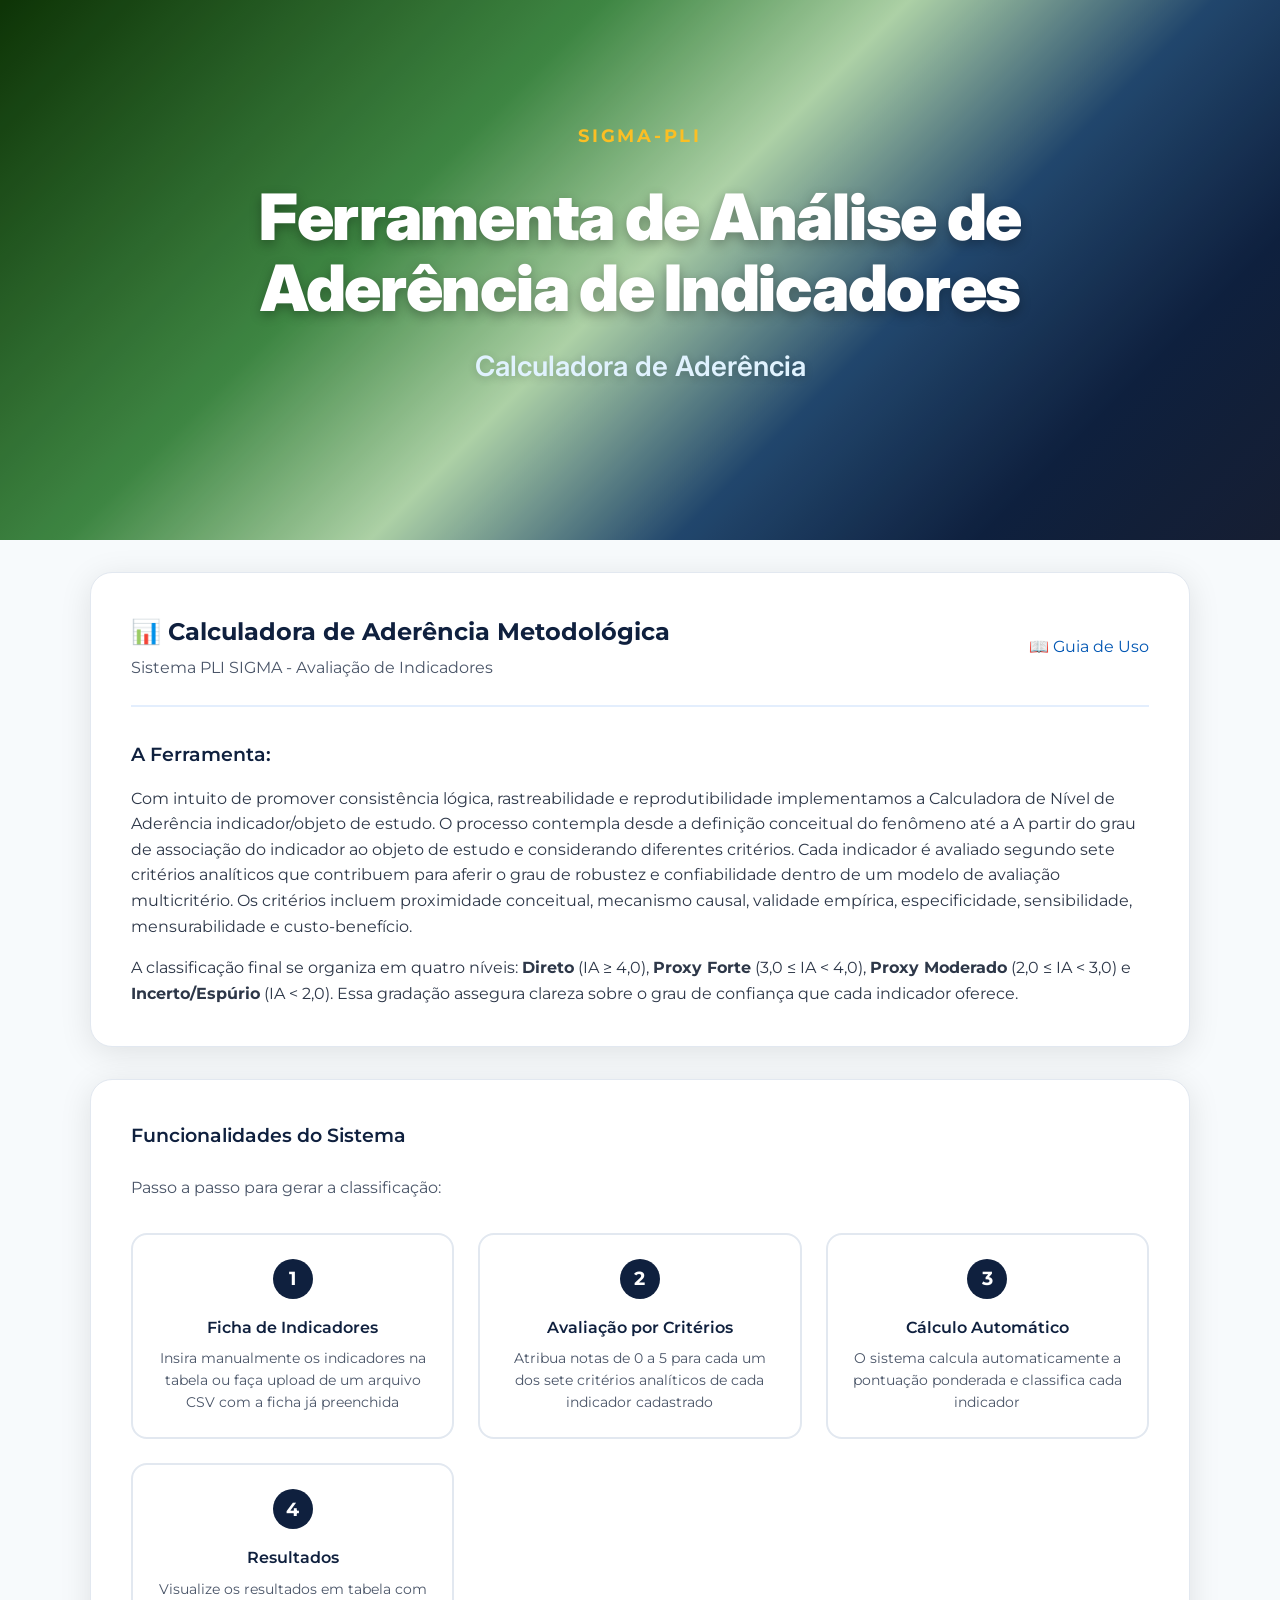
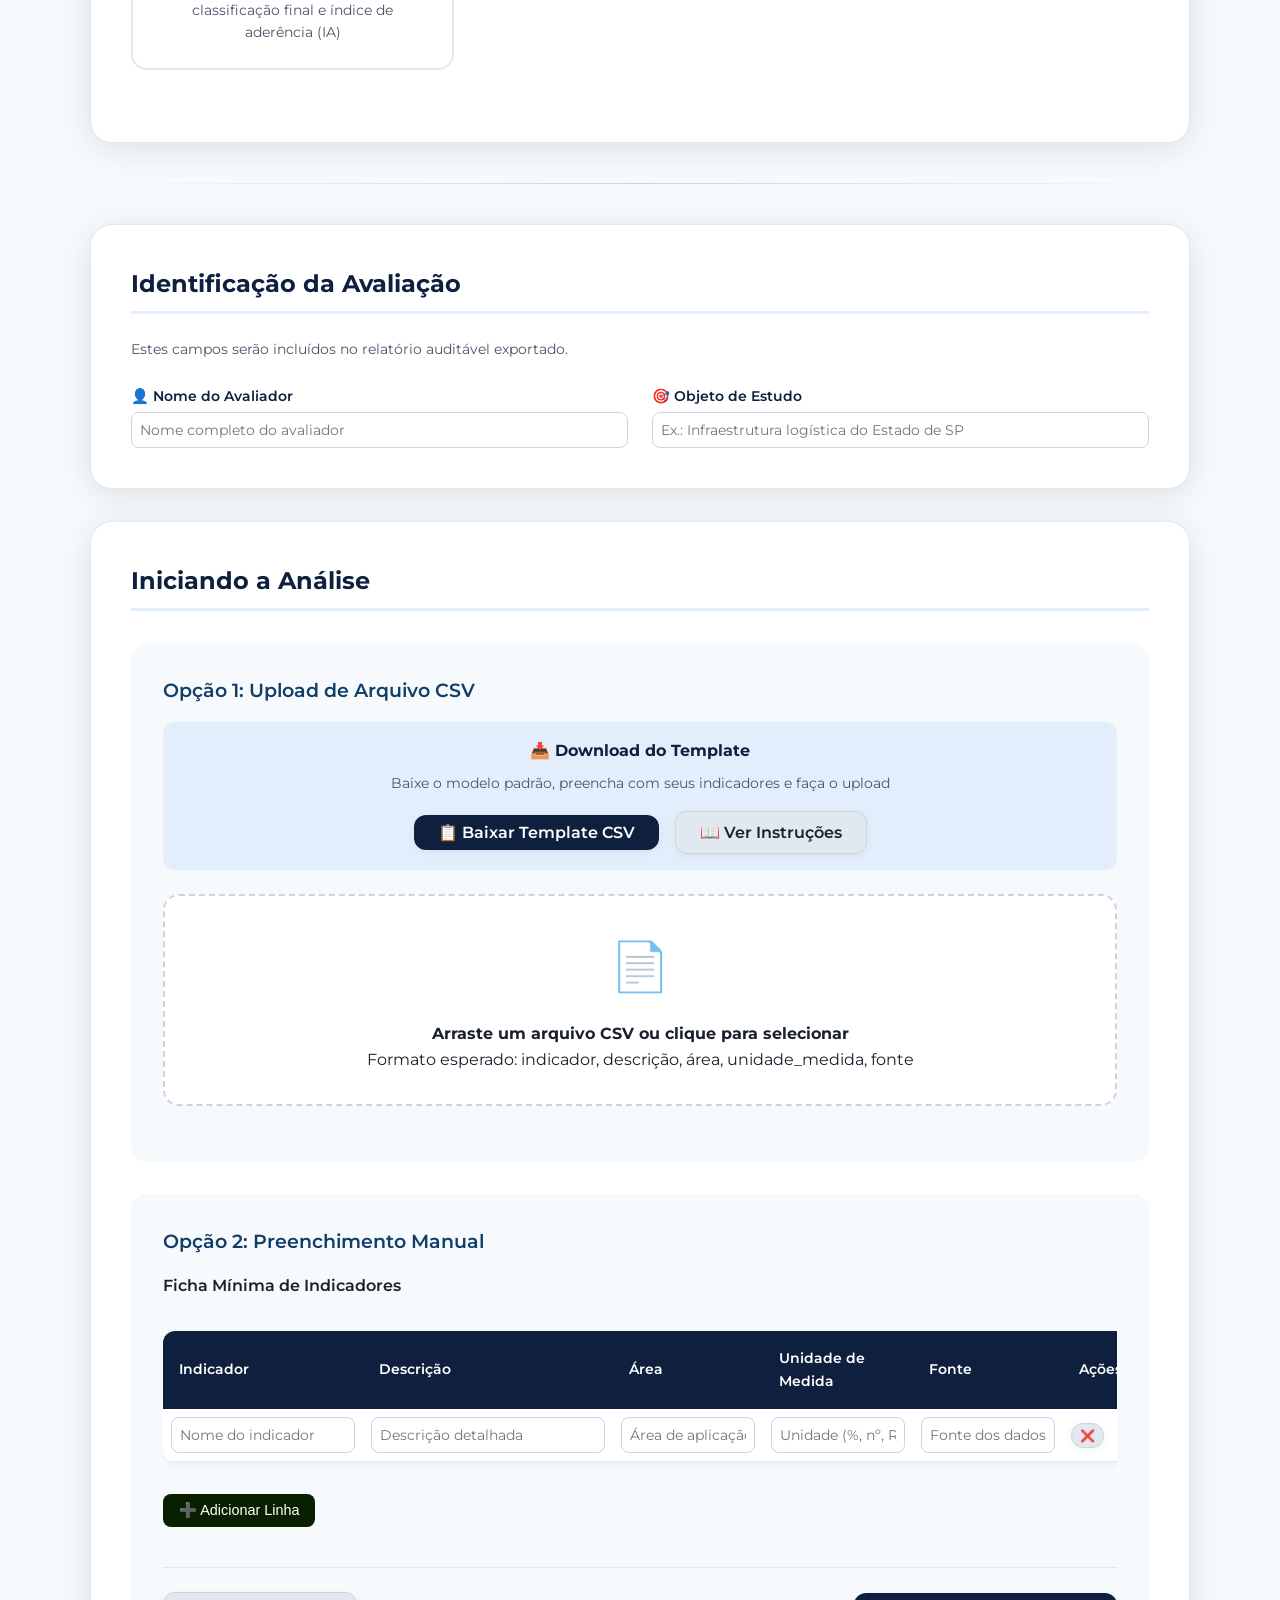
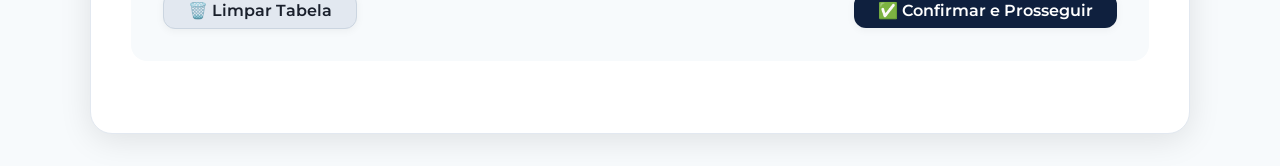
==== commit 307ac009: "v2.0: 5 melhorias metodologicas - limiares eliminatorios, rubricas descritivas, justificativa obriga" ====
--- a/home.html
+++ b/home.html
@@ -340,6 +340,30 @@
 
         <hr class="section-divider">
 
+        <!-- Metadados da Avaliação -->
+        <div class="pli-card">
+            <h2 class="calculadora-title">Identificação da Avaliação</h2>
+            <p style="color: var(--sigma-gray-600); margin-bottom: var(--spacing-lg); font-size: var(--font-size-sm);">
+                Estes campos serão incluídos no relatório auditável exportado.
+            </p>
+            <div style="display: grid; grid-template-columns: 1fr 1fr; gap: var(--spacing-lg);">
+                <div>
+                    <label style="display: block; font-weight: 600; color: var(--sigma-primary); margin-bottom: var(--spacing-xs); font-size: var(--font-size-sm);">
+                        👤 Nome do Avaliador
+                    </label>
+                    <input type="text" id="avaliadorInput" placeholder="Nome completo do avaliador"
+                        style="width: 100%; padding: var(--spacing-sm); border: 1px solid var(--sigma-gray-300); border-radius: var(--border-radius-sm); font-size: var(--font-size-sm); font-family: var(--font-family);">
+                </div>
+                <div>
+                    <label style="display: block; font-weight: 600; color: var(--sigma-primary); margin-bottom: var(--spacing-xs); font-size: var(--font-size-sm);">
+                        🎯 Objeto de Estudo
+                    </label>
+                    <input type="text" id="objetoEstudoInput" placeholder="Ex.: Infraestrutura logística do Estado de SP"
+                        style="width: 100%; padding: var(--spacing-sm); border: 1px solid var(--sigma-gray-300); border-radius: var(--border-radius-sm); font-size: var(--font-size-sm); font-family: var(--font-family);">
+                </div>
+            </div>
+        </div>
+
         <!-- Iniciando a Análise -->
         <div class="calculadora-card">
             <h2 class="calculadora-title">Iniciando a Análise</h2>
@@ -472,13 +496,19 @@
                 inputs.forEach(input => {
                     if (input.value.trim() !== '') filledInputs++;
                 });
-                if (filledInputs >= 2) validRows++; // Pelo menos indicador e descrição
+                if (filledInputs >= 2) validRows++;
             });
 
             if (validRows === 0) {
                 alert('Por favor, preencha pelo menos o nome e descrição de um indicador.');
                 return;
             }
+
+            // Salvar metadados do avaliador
+            var avaliador = document.getElementById('avaliadorInput').value.trim();
+            var objetoEstudo = document.getElementById('objetoEstudoInput').value.trim();
+            if (avaliador) localStorage.setItem('pli_avaliador', avaliador);
+            if (objetoEstudo) localStorage.setItem('pli_objeto_estudo', objetoEstudo);
 
             if (confirm(`${validRows} indicador(es) será(ão) processado(s). Deseja prosseguir para a etapa de avaliação?`)) {
                 // Coletar dados da tabela
@@ -645,6 +675,14 @@
 
         // Log de inicialização
         console.log('🏠 Página inicial da Calculadora PLI carregada com sucesso!');
+        
+        // Carregar metadados salvos
+        document.addEventListener('DOMContentLoaded', function() {
+            var avaliadorSalvo = localStorage.getItem('pli_avaliador');
+            var objetoSalvo = localStorage.getItem('pli_objeto_estudo');
+            if (avaliadorSalvo) document.getElementById('avaliadorInput').value = avaliadorSalvo;
+            if (objetoSalvo) document.getElementById('objetoEstudoInput').value = objetoSalvo;
+        });
     </script>
 </body>
 </html>
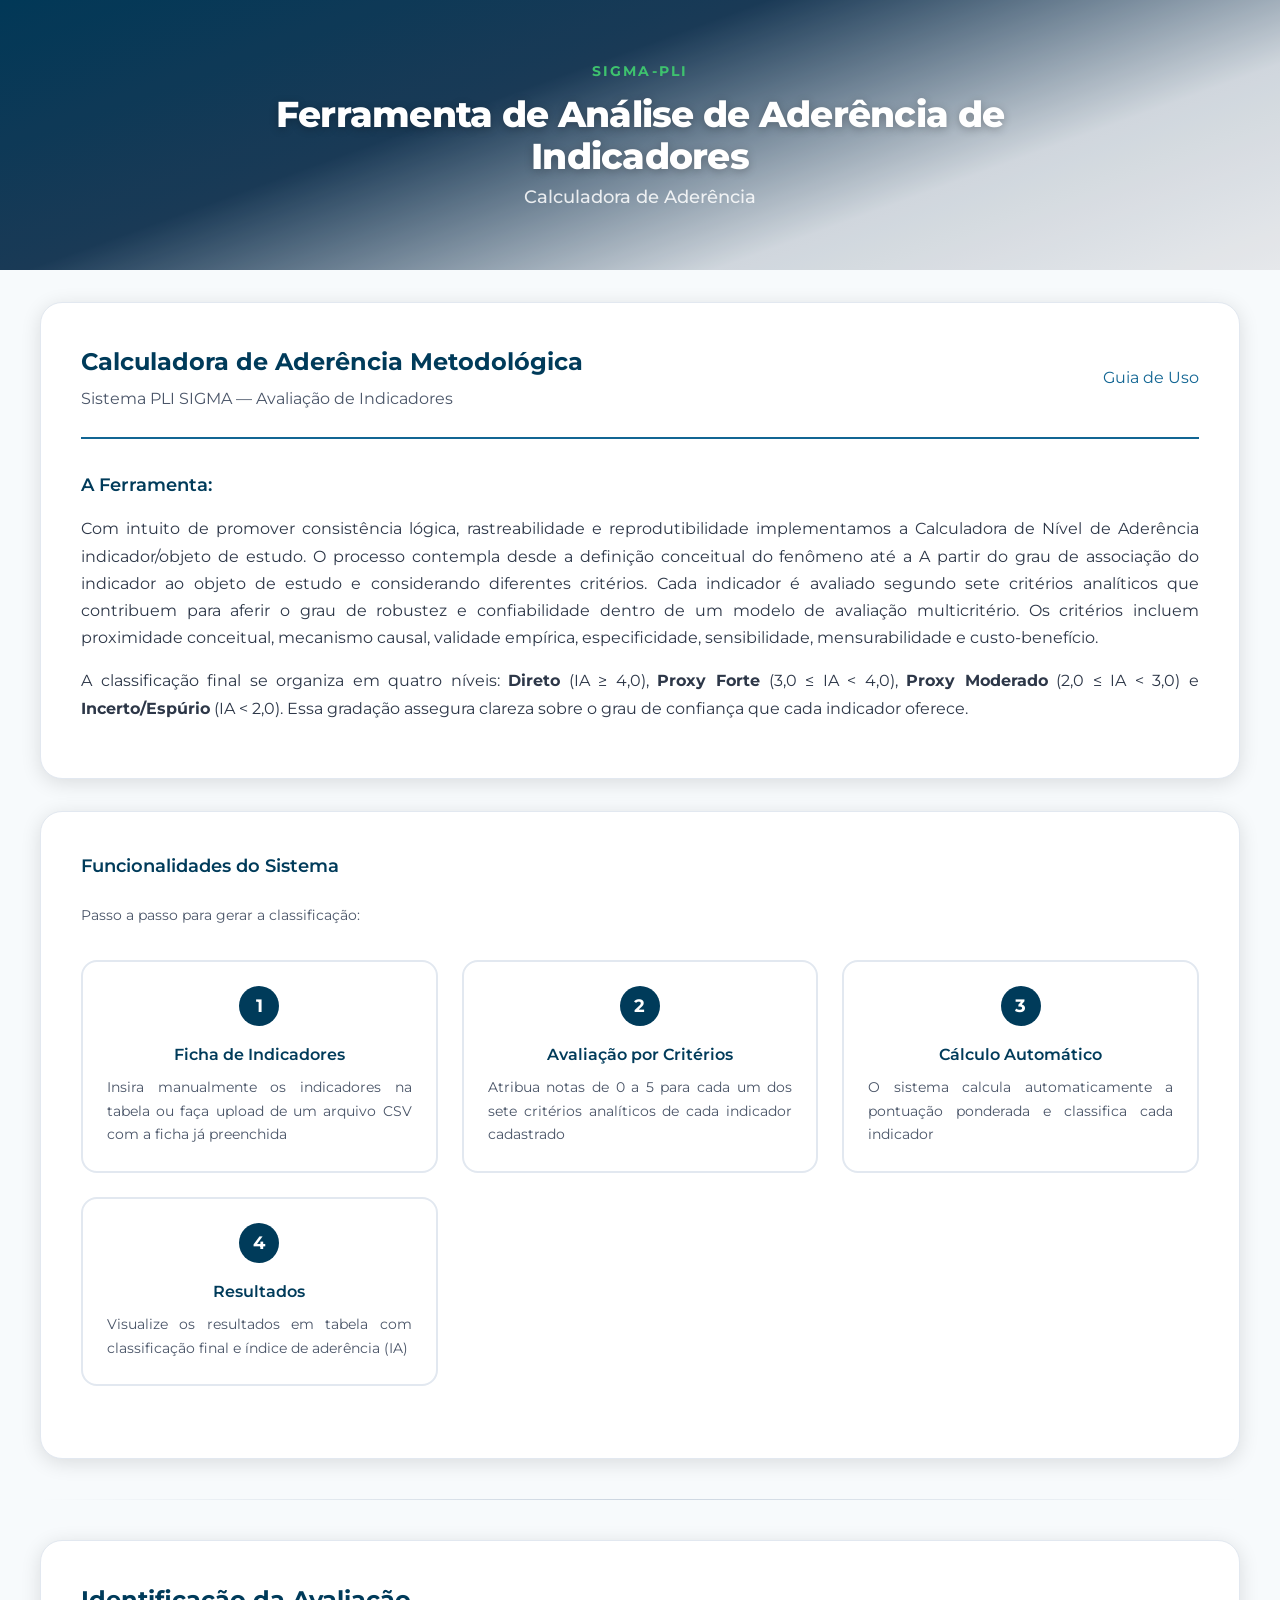
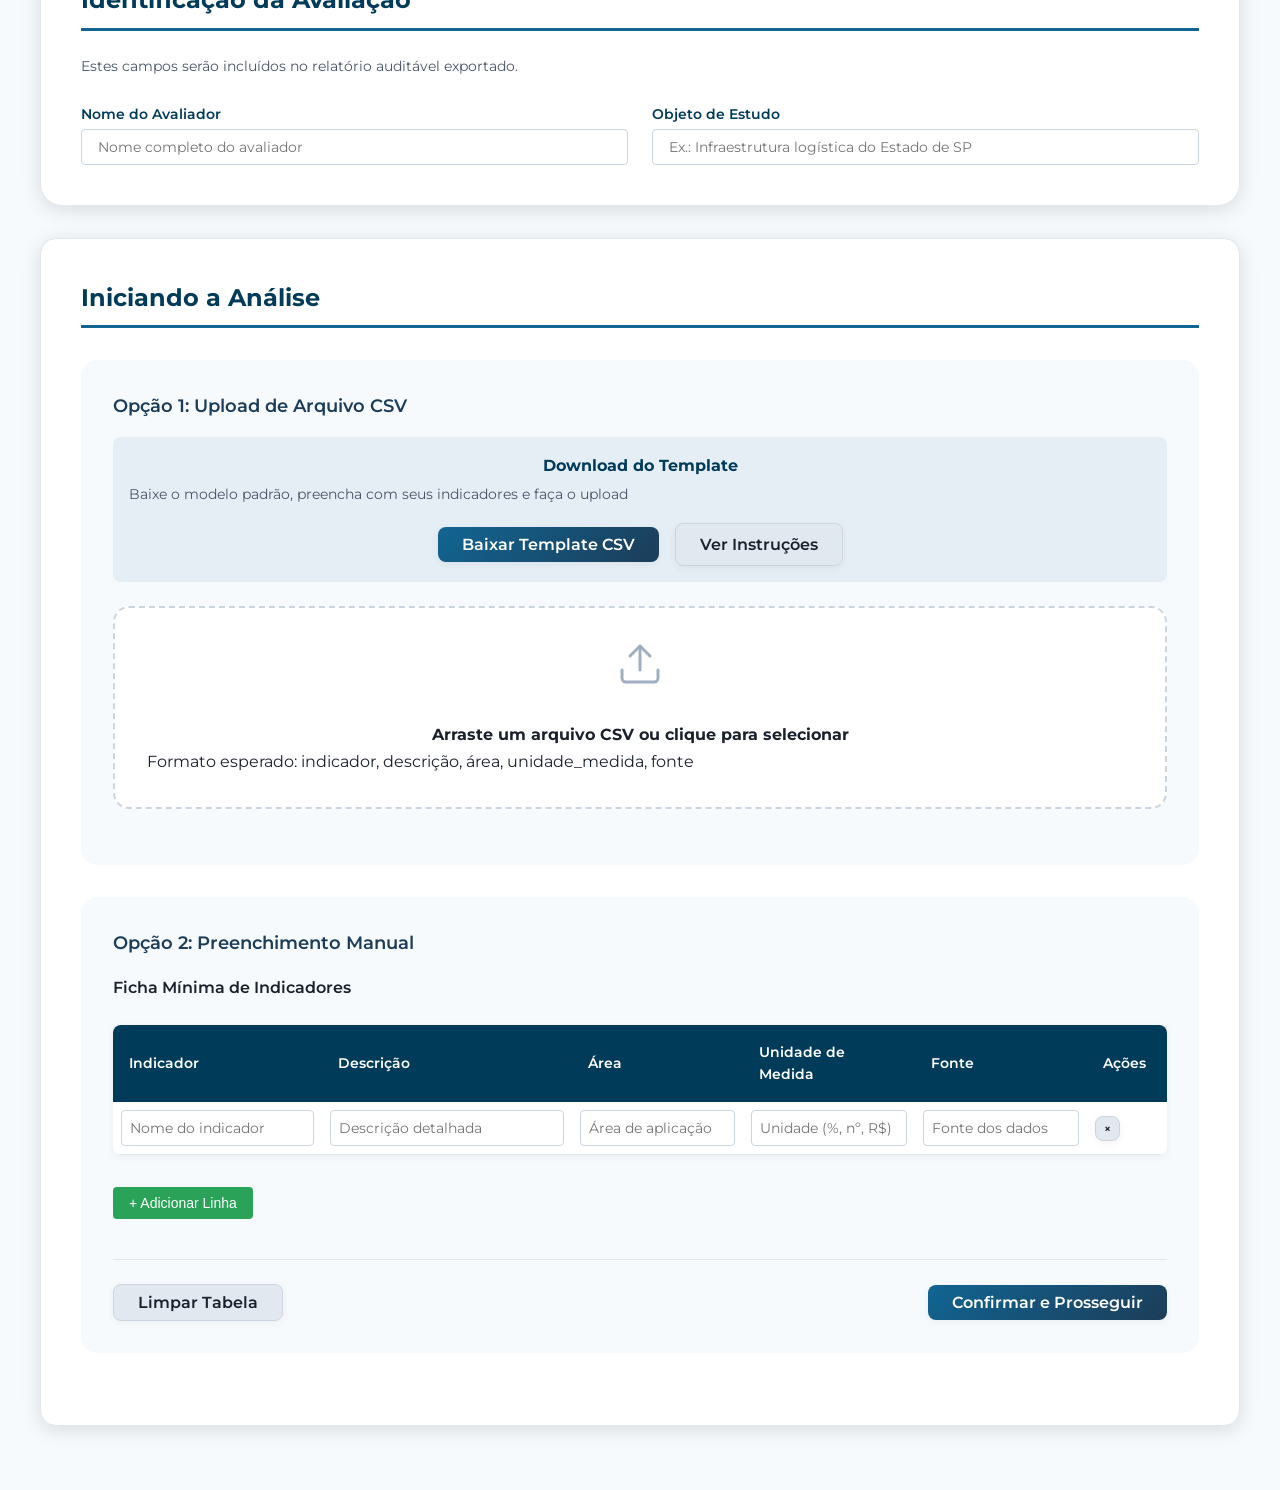
==== commit 39161969: "refactor: visual overhaul PLI-SP 2050 — remove emojis, externalize CSS, fix palette - global.css: PL" ====
--- a/home.html
+++ b/home.html
@@ -19,234 +19,7 @@
     <link rel="stylesheet" href="./styles/global.css">
     <link rel="stylesheet" href="./styles/calculadora-aderencia.css">
     <link rel="stylesheet" href="./styles/WelcomeSection_PLI.css">
-    
-    <style>
-        /* Estilos específicos para a página inicial */
-        .hero-section {
-            background: var(--pli-gradient-main);
-            min-height: 60vh;
-            display: flex;
-            align-items: center;
-            justify-content: center;
-            padding: var(--spacing-2xl) var(--spacing-md);
-            position: relative;
-            overflow: hidden;
-        }
-        
-        .hero-content {
-            text-align: center;
-            max-width: 900px;
-            z-index: 2;
-        }
-        
-        .hero-section::before {
-            content: '';
-            position: absolute;
-            top: 0;
-            left: 0;
-            right: 0;
-            bottom: 0;
-            background: rgba(15, 32, 62, 0.1);
-            z-index: 1;
-        }
-        
-        .welcome-card {
-            background: var(--sigma-branco);
-            border-radius: var(--border-radius-xl);
-            padding: var(--spacing-2xl);
-            margin: var(--spacing-xl) auto;
-            max-width: 1000px;
-            box-shadow: var(--shadow-lg);
-            border: 1px solid var(--sigma-gray-200);
-        }
-        
-        .methodology-text {
-            font-size: var(--font-size-base);
-            line-height: 1.7;
-            color: var(--sigma-gray-700);
-            text-align: justify;
-            margin-bottom: var(--spacing-md);
-        }
-        
-        .step-cards {
-            display: grid;
-            grid-template-columns: repeat(auto-fit, minmax(280px, 1fr));
-            gap: var(--spacing-lg);
-            margin: var(--spacing-xl) 0;
-        }
-        
-        .step-card {
-            background: var(--sigma-branco);
-            border: 2px solid var(--sigma-gray-200);
-            border-radius: var(--border-radius-lg);
-            padding: var(--spacing-lg);
-            text-align: center;
-            transition: all 0.3s ease;
-            position: relative;
-        }
-        
-        .step-card:hover {
-            border-color: var(--sigma-info);
-            transform: translateY(-4px);
-            box-shadow: var(--shadow-lg);
-        }
-        
-        .step-number {
-            background: var(--sigma-primary);
-            color: var(--sigma-branco);
-            width: 40px;
-            height: 40px;
-            border-radius: 50%;
-            display: flex;
-            align-items: center;
-            justify-content: center;
-            font-weight: 700;
-            font-size: var(--font-size-lg);
-            margin: 0 auto var(--spacing-md);
-        }
-        
-        .step-title {
-            font-size: var(--font-size-base);
-            font-weight: 600;
-            color: var(--sigma-primary);
-            margin-bottom: var(--spacing-sm);
-        }
-        
-        .step-description {
-            font-size: var(--font-size-sm);
-            color: var(--sigma-gray-600);
-            line-height: 1.5;
-        }
-        
-        .input-section {
-            background: var(--sigma-gray-50);
-            border-radius: var(--border-radius-lg);
-            padding: var(--spacing-xl);
-            margin: var(--spacing-xl) 0;
-        }
-        
-        .ficha-table {
-            width: 100%;
-            border-collapse: collapse;
-            margin: var(--spacing-lg) 0;
-            background: var(--sigma-branco);
-            border-radius: var(--border-radius-md);
-            overflow: hidden;
-            box-shadow: var(--shadow-sm);
-        }
-        
-        .ficha-table th {
-            background: var(--sigma-primary);
-            color: var(--sigma-branco);
-            padding: var(--spacing-md);
-            text-align: left;
-            font-weight: 600;
-            font-size: var(--font-size-sm);
-            position: sticky;
-            top: 0;
-            z-index: 10;
-        }
-        
-        .ficha-table td {
-            padding: var(--spacing-sm);
-            border-bottom: 1px solid var(--sigma-gray-200);
-        }
-        
-        .ficha-table input {
-            width: 100%;
-            border: 1px solid var(--sigma-gray-300);
-            border-radius: var(--border-radius-sm);
-            padding: var(--spacing-sm);
-            font-size: var(--font-size-sm);
-            font-family: var(--font-family);
-        }
-        
-        .ficha-table input:focus {
-            outline: none;
-            border-color: var(--sigma-info);
-            box-shadow: 0 0 0 2px rgba(0, 86, 179, 0.1);
-        }
-        
-        .add-row-btn {
-            background: var(--sigma-success);
-            color: var(--sigma-branco);
-            border: none;
-            padding: var(--spacing-sm) var(--spacing-md);
-            border-radius: var(--border-radius-sm);
-            font-size: var(--font-size-sm);
-            cursor: pointer;
-            margin: var(--spacing-sm) 0;
-            transition: all 0.2s ease;
-        }
-        
-        .add-row-btn:hover {
-            background: var(--sigma-verde-medio);
-            transform: translateY(-1px);
-        }
-        
-        .upload-area {
-            border: 2px dashed var(--sigma-gray-300);
-            border-radius: var(--border-radius-lg);
-            padding: var(--spacing-xl);
-            text-align: center;
-            margin: var(--spacing-lg) 0;
-            background: var(--sigma-branco);
-            transition: all 0.3s ease;
-            cursor: pointer;
-        }
-        
-        .upload-area:hover {
-            border-color: var(--sigma-info);
-            background: var(--sigma-accent);
-        }
-        
-        .upload-area.dragover {
-            border-color: var(--sigma-success);
-            background: var(--sigma-verde-claro);
-        }
-        
-        .upload-icon {
-            font-size: 3rem;
-            color: var(--sigma-gray-400);
-            margin-bottom: var(--spacing-md);
-        }
-        
-        .section-divider {
-            border: none;
-            height: 1px;
-            background: linear-gradient(90deg, transparent, var(--sigma-gray-300), transparent);
-            margin: var(--spacing-2xl) 0;
-        }
-        
-        @media (max-width: 768px) {
-            .hero-section {
-                min-height: 50vh;
-                padding: var(--spacing-lg) var(--spacing-sm);
-            }
-            
-            .welcome-heading {
-                font-size: 2.5rem;
-            }
-            
-            .step-cards {
-                grid-template-columns: 1fr;
-            }
-            
-            .welcome-card {
-                padding: var(--spacing-lg);
-                margin: var(--spacing-md) var(--spacing-sm);
-            }
-            
-            .ficha-table {
-                font-size: var(--font-size-xs);
-            }
-            
-            .ficha-table th,
-            .ficha-table td {
-                padding: var(--spacing-xs);
-            }
-        }
-    </style>
+    <link rel="stylesheet" href="./styles/home.css">
 </head>
 <body>
     <!-- Seção Hero -->
@@ -266,18 +39,18 @@
             <div class="pli-card">
                 <div class="pli-page-header">
                     <div>
-                        <h1 class="pli-page-title">📊 Calculadora de Aderência Metodológica</h1>
-                        <p class="pli-page-subtitle">Sistema PLI SIGMA - Avaliação de Indicadores</p>
+                        <h1 class="pli-page-title">Calculadora de Aderência Metodológica</h1>
+                        <p class="pli-page-subtitle">Sistema PLI SIGMA — Avaliação de Indicadores</p>
                     </div>
                     <div class="pli-page-nav">
-                        <a href="guia-template.html" target="_blank" style="color: var(--sigma-info); text-decoration: none;">📖 Guia de Uso</a>
+                        <a href="guia-template.html" target="_blank">Guia de Uso</a>
                     </div>
                 </div>
                 
                 <div class="pli-section">
-                    <h2 style="color: var(--sigma-primary); font-size: var(--font-size-lg); font-weight: 600; margin-bottom: var(--spacing-md);">A Ferramenta:</h2>
+                    <h2 class="section-heading-md">A Ferramenta:</h2>
                     
-                    <p style="margin-bottom: var(--spacing-md); line-height: 1.6; color: var(--sigma-gray-700);">
+                    <p class="methodology-text">
                         Com intuito de promover consistência lógica, rastreabilidade e reprodutibilidade implementamos a Calculadora de Nível de Aderência indicador/objeto de estudo. O processo contempla desde a definição conceitual do fenômeno até a 
                         A partir do grau de associação do indicador ao objeto de estudo e considerando diferentes critérios. 
                         Cada indicador é avaliado segundo sete critérios analíticos que contribuem para aferir o grau de robustez 
@@ -285,10 +58,10 @@
                         mecanismo causal, validade empírica, especificidade, sensibilidade, mensurabilidade e custo-benefício.
                     </p>
                     
-                    <p style="margin: 0; line-height: 1.6; color: var(--sigma-gray-700);">
+                    <p class="methodology-text">
                         A classificação final se organiza em quatro níveis: <strong>Direto</strong> (IA ≥ 4,0), 
-                        <strong>Proxy Forte</strong> (3,0 ≤ IA < 4,0), <strong>Proxy Moderado</strong> (2,0 ≤ IA < 3,0) e 
-                        <strong>Incerto/Espúrio</strong> (IA < 2,0). Essa gradação assegura clareza sobre o grau de confiança 
+                        <strong>Proxy Forte</strong> (3,0 ≤ IA &lt; 4,0), <strong>Proxy Moderado</strong> (2,0 ≤ IA &lt; 3,0) e 
+                        <strong>Incerto/Espúrio</strong> (IA &lt; 2,0). Essa gradação assegura clareza sobre o grau de confiança 
                         que cada indicador oferece.
                     </p>
                 </div>
@@ -296,8 +69,8 @@
 
             <!-- Funcionalidades do Sistema -->
             <div class="pli-card">
-                <h2 style="color: var(--sigma-primary); font-size: var(--font-size-lg); font-weight: 600; margin-bottom: var(--spacing-lg);">Funcionalidades do Sistema</h2>
-                <p style="color: var(--sigma-gray-600); margin-bottom: var(--spacing-lg);">Passo a passo para gerar a classificação:</p>
+                <h2 class="section-heading">Funcionalidades do Sistema</h2>
+                <p class="section-intro">Passo a passo para gerar a classificação:</p>
             
             <div class="step-cards">
                 <div class="step-card">
@@ -343,23 +116,19 @@
         <!-- Metadados da Avaliação -->
         <div class="pli-card">
             <h2 class="calculadora-title">Identificação da Avaliação</h2>
-            <p style="color: var(--sigma-gray-600); margin-bottom: var(--spacing-lg); font-size: var(--font-size-sm);">
+            <p class="section-intro">
                 Estes campos serão incluídos no relatório auditável exportado.
             </p>
-            <div style="display: grid; grid-template-columns: 1fr 1fr; gap: var(--spacing-lg);">
+            <div class="metadados-grid">
                 <div>
-                    <label style="display: block; font-weight: 600; color: var(--sigma-primary); margin-bottom: var(--spacing-xs); font-size: var(--font-size-sm);">
-                        👤 Nome do Avaliador
-                    </label>
+                    <label>Nome do Avaliador</label>
                     <input type="text" id="avaliadorInput" placeholder="Nome completo do avaliador"
-                        style="width: 100%; padding: var(--spacing-sm); border: 1px solid var(--sigma-gray-300); border-radius: var(--border-radius-sm); font-size: var(--font-size-sm); font-family: var(--font-family);">
+                        class="calculadora-text-input">
                 </div>
                 <div>
-                    <label style="display: block; font-weight: 600; color: var(--sigma-primary); margin-bottom: var(--spacing-xs); font-size: var(--font-size-sm);">
-                        🎯 Objeto de Estudo
-                    </label>
+                    <label>Objeto de Estudo</label>
                     <input type="text" id="objetoEstudoInput" placeholder="Ex.: Infraestrutura logística do Estado de SP"
-                        style="width: 100%; padding: var(--spacing-sm); border: 1px solid var(--sigma-gray-300); border-radius: var(--border-radius-sm); font-size: var(--font-size-sm); font-family: var(--font-family);">
+                        class="calculadora-text-input">
                 </div>
             </div>
         </div>
@@ -371,26 +140,28 @@
             <div class="input-section">
                 <h3 class="calculadora-subtitle">Opção 1: Upload de Arquivo CSV</h3>
                 
-                <div class="template-download" style="margin-bottom: 1.5rem; text-align: center; padding: 1rem; background: var(--sigma-accent); border-radius: var(--border-radius-md);">
-                    <h4 style="margin: 0 0 0.5rem 0; color: var(--sigma-primary);">📥 Download do Template</h4>
-                    <p style="margin: 0 0 1rem 0; font-size: var(--font-size-sm); color: var(--sigma-gray-600);">
+                <div class="template-download">
+                    <h4>Download do Template</h4>
+                    <p>
                         Baixe o modelo padrão, preencha com seus indicadores e faça o upload
                     </p>
-                    <div style="display: flex; gap: 1rem; justify-content: center; align-items: center; flex-wrap: wrap;">
-                        <button onclick="downloadTemplate()" class="calculadora-btn primary" style="display: inline-flex; align-items: center; gap: 0.5rem;">
-                            📋 Baixar Template CSV
+                    <div class="btn-group">
+                        <button id="btnDownloadTemplate" class="calculadora-btn primary">
+                            Baixar Template CSV
                         </button>
-                        <a href="guia-template.html" target="_blank" class="calculadora-btn secondary" style="text-decoration: none; display: inline-flex; align-items: center; gap: 0.5rem;">
-                            📖 Ver Instruções
+                        <a href="guia-template.html" target="_blank" class="calculadora-btn secondary">
+                            Ver Instruções
                         </a>
                     </div>
                 </div>
                 
                 <div class="upload-area" id="uploadArea">
-                    <div class="upload-icon">📄</div>
+                    <div class="upload-icon">
+                        <svg xmlns="http://www.w3.org/2000/svg" width="48" height="48" viewBox="0 0 24 24" fill="none" stroke="currentColor" stroke-width="1.5" stroke-linecap="round" stroke-linejoin="round"><path d="M21 15v4a2 2 0 0 1-2 2H5a2 2 0 0 1-2-2v-4"/><polyline points="17 8 12 3 7 8"/><line x1="12" y1="3" x2="12" y2="15"/></svg>
+                    </div>
                     <h4>Arraste um arquivo CSV ou clique para selecionar</h4>
                     <p>Formato esperado: indicador, descrição, área, unidade_medida, fonte</p>
-                    <input type="file" id="csvFile" accept=".csv" style="display: none;">
+                    <input type="file" id="csvFile" accept=".csv" hidden>
                 </div>
                 <div id="uploadStatus" class="calculadora-success" style="display: none;"></div>
             </div>
@@ -399,7 +170,7 @@
                 <h3 class="calculadora-subtitle">Opção 2: Preenchimento Manual</h3>
                 <p class="calculadora-section-title">Ficha Mínima de Indicadores</p>
                 
-                <div style="overflow-x: auto;">
+                <div class="calculadora-table-wrapper">
                     <table class="ficha-table" id="indicadoresTable">
                         <thead>
                             <tr>
@@ -419,21 +190,21 @@
                                 <td><input type="text" placeholder="Unidade (%, nº, R$)"></td>
                                 <td><input type="text" placeholder="Fonte dos dados"></td>
                                 <td>
-                                    <button onclick="removeRow(this)" class="calculadora-btn secondary" style="padding: 0.25rem 0.5rem; font-size: 0.75rem;">❌</button>
+                                    <button class="calculadora-btn secondary btn-remove-row" data-action="remove-row">&times;</button>
                                 </td>
                             </tr>
                         </tbody>
                     </table>
                 </div>
                 
-                <button onclick="addRow()" class="add-row-btn">➕ Adicionar Linha</button>
-                
-                <div class="calculadora-navigation" style="margin-top: var(--spacing-xl);">
+                <button id="btnAddRow" class="add-row-btn">+ Adicionar Linha</button>
+                
+                <div class="calculadora-navigation">
                     <div class="calculadora-nav-left">
-                        <button onclick="clearTable()" class="calculadora-btn secondary">🗑️ Limpar Tabela</button>
+                        <button id="btnClearTable" class="calculadora-btn secondary">Limpar Tabela</button>
                     </div>
                     <div class="calculadora-nav-right">
-                        <button onclick="validateAndProceed()" class="calculadora-btn primary">✅ Confirmar e Prosseguir</button>
+                        <button id="btnConfirm" class="calculadora-btn primary">Confirmar e Prosseguir</button>
                     </div>
                 </div>
             </div> <!-- Fecha último pli-card -->
@@ -444,23 +215,20 @@
     <script>
         // Funcionalidades da tabela
         function addRow() {
-            const tbody = document.getElementById('tableBody');
-            const newRow = tbody.insertRow();
-            newRow.innerHTML = `
-                <td><input type="text" placeholder="Nome do indicador"></td>
-                <td><input type="text" placeholder="Descrição detalhada"></td>
-                <td><input type="text" placeholder="Área de aplicação"></td>
-                <td><input type="text" placeholder="Unidade (%, nº, R$)"></td>
-                <td><input type="text" placeholder="Fonte dos dados"></td>
-                <td>
-                    <button onclick="removeRow(this)" class="calculadora-btn secondary" style="padding: 0.25rem 0.5rem; font-size: 0.75rem;">❌</button>
-                </td>
-            `;
+            var tbody = document.getElementById('tableBody');
+            var newRow = tbody.insertRow();
+            newRow.innerHTML =
+                '<td><input type="text" placeholder="Nome do indicador"></td>' +
+                '<td><input type="text" placeholder="Descrição detalhada"></td>' +
+                '<td><input type="text" placeholder="Área de aplicação"></td>' +
+                '<td><input type="text" placeholder="Unidade (%, nº, R$)"></td>' +
+                '<td><input type="text" placeholder="Fonte dos dados"></td>' +
+                '<td><button class="calculadora-btn secondary btn-remove-row" data-action="remove-row">&times;</button></td>';
         }
 
         function removeRow(button) {
-            const row = button.closest('tr');
-            const tbody = document.getElementById('tableBody');
+            var row = button.closest('tr');
+            var tbody = document.getElementById('tableBody');
             if (tbody.children.length > 1) {
                 row.remove();
             } else {
@@ -470,30 +238,27 @@
 
         function clearTable() {
             if (confirm('Tem certeza que deseja limpar toda a tabela?')) {
-                const tbody = document.getElementById('tableBody');
-                tbody.innerHTML = `
-                    <tr>
-                        <td><input type="text" placeholder="Nome do indicador"></td>
-                        <td><input type="text" placeholder="Descrição detalhada"></td>
-                        <td><input type="text" placeholder="Área de aplicação"></td>
-                        <td><input type="text" placeholder="Unidade (%, nº, R$)"></td>
-                        <td><input type="text" placeholder="Fonte dos dados"></td>
-                        <td>
-                            <button onclick="removeRow(this)" class="calculadora-btn secondary" style="padding: 0.25rem 0.5rem; font-size: 0.75rem;">❌</button>
-                        </td>
-                    </tr>
-                `;
+                var tbody = document.getElementById('tableBody');
+                tbody.innerHTML =
+                    '<tr>' +
+                    '<td><input type="text" placeholder="Nome do indicador"></td>' +
+                    '<td><input type="text" placeholder="Descrição detalhada"></td>' +
+                    '<td><input type="text" placeholder="Área de aplicação"></td>' +
+                    '<td><input type="text" placeholder="Unidade (%, nº, R$)"></td>' +
+                    '<td><input type="text" placeholder="Fonte dos dados"></td>' +
+                    '<td><button class="calculadora-btn secondary btn-remove-row" data-action="remove-row">&times;</button></td>' +
+                    '</tr>';
             }
         }
 
         function validateAndProceed() {
-            const rows = document.querySelectorAll('#tableBody tr');
-            let validRows = 0;
-            
-            rows.forEach(row => {
-                const inputs = row.querySelectorAll('input[type="text"]');
-                let filledInputs = 0;
-                inputs.forEach(input => {
+            var rows = document.querySelectorAll('#tableBody tr');
+            var validRows = 0;
+            
+            rows.forEach(function(row) {
+                var inputs = row.querySelectorAll('input[type="text"]');
+                var filledInputs = 0;
+                inputs.forEach(function(input) {
                     if (input.value.trim() !== '') filledInputs++;
                 });
                 if (filledInputs >= 2) validRows++;
@@ -587,7 +352,7 @@
                     populateTableFromCSV(lines);
                     
                     uploadStatus.style.display = 'block';
-                    uploadStatus.innerHTML = `✅ Arquivo "${file.name}" carregado com sucesso! ${lines.length - 1} indicador(es) importado(s).`;
+                    uploadStatus.textContent = 'Arquivo "' + file.name + '" carregado com sucesso! ' + (lines.length - 1) + ' indicador(es) importado(s).';
                     
                 } catch (error) {
                     alert('Erro ao processar arquivo: ' + error.message);
@@ -597,60 +362,52 @@
         }
 
         function populateTableFromCSV(lines) {
-            const tbody = document.getElementById('tableBody');
+            var tbody = document.getElementById('tableBody');
             tbody.innerHTML = '';
 
-            // Ignorar cabeçalho e processar dados
-            for (let i = 1; i < lines.length; i++) {
-                const values = lines[i].split(',').map(v => v.trim().replace(/"/g, ''));
-                
-                if (values.length >= 2 && values[0]) { // Pelo menos indicador e descrição
-                    const row = tbody.insertRow();
-                    row.innerHTML = `
-                        <td><input type="text" value="${values[0] || ''}" placeholder="Nome do indicador"></td>
-                        <td><input type="text" value="${values[1] || ''}" placeholder="Descrição detalhada"></td>
-                        <td><input type="text" value="${values[2] || ''}" placeholder="Área de aplicação"></td>
-                        <td><input type="text" value="${values[3] || ''}" placeholder="Unidade (%, nº, R$)"></td>
-                        <td><input type="text" value="${values[4] || ''}" placeholder="Fonte dos dados"></td>
-                        <td>
-                            <button onclick="removeRow(this)" class="calculadora-btn secondary" style="padding: 0.25rem 0.5rem; font-size: 0.75rem;">❌</button>
-                        </td>
-                    `;
+            for (var i = 1; i < lines.length; i++) {
+                var values = lines[i].split(',').map(function(v) { return v.trim().replace(/"/g, ''); });
+                
+                if (values.length >= 2 && values[0]) {
+                    var row = tbody.insertRow();
+                    row.innerHTML =
+                        '<td><input type="text" value="' + (values[0] || '') + '" placeholder="Nome do indicador"></td>' +
+                        '<td><input type="text" value="' + (values[1] || '') + '" placeholder="Descrição detalhada"></td>' +
+                        '<td><input type="text" value="' + (values[2] || '') + '" placeholder="Área de aplicação"></td>' +
+                        '<td><input type="text" value="' + (values[3] || '') + '" placeholder="Unidade (%, nº, R$)"></td>' +
+                        '<td><input type="text" value="' + (values[4] || '') + '" placeholder="Fonte dos dados"></td>' +
+                        '<td><button class="calculadora-btn secondary btn-remove-row" data-action="remove-row">&times;</button></td>';
                 }
             }
 
-            // Garantir pelo menos uma linha vazia
             if (tbody.children.length === 0) {
                 addRow();
             }
         }
 
-        // Função para download do template CSV
         function downloadTemplate() {
-            // Conteúdo do template CSV com instruções
-            const csvContent = `# TEMPLATE FICHA MÍNIMA DE INDICADORES - PLI SIGMA
-# Instruções de preenchimento:
-# 1. Preencha uma linha para cada indicador
-# 2. Use aspas duplas para textos que contenham vírgulas
-# 3. Mantenha o cabeçalho (primeira linha) sem alterações
-# 4. Remova estas linhas de comentário antes do upload
-# 
-# Exemplo de preenchimento:
-# "Taxa de Crescimento Populacional","Mede o crescimento anual da população em percentual","Demografia","%","IBGE"
-#
-indicador,descricao,area,unidade_medida,fonte
-"[Nome do Indicador 1]","[Descrição detalhada do que o indicador mede]","[Área: Demografia, Transporte, Economia, etc.]","[Unidade: %, nº, R$, ton/ano, etc.]","[Fonte: IBGE, ANTT, ANTAQ, etc.]"
-"[Nome do Indicador 2]","","","",""
-"[Nome do Indicador 3]","","","",""
-"","","","",""
-"","","","","" `;
-            
-            // Criar blob e URL para download
-            const blob = new Blob([csvContent], { type: 'text/csv;charset=utf-8;' });
-            const link = document.createElement('a');
+            var csvContent = '# TEMPLATE FICHA MÍNIMA DE INDICADORES - PLI SIGMA\n' +
+                '# Instruções de preenchimento:\n' +
+                '# 1. Preencha uma linha para cada indicador\n' +
+                '# 2. Use aspas duplas para textos que contenham vírgulas\n' +
+                '# 3. Mantenha o cabeçalho (primeira linha) sem alterações\n' +
+                '# 4. Remova estas linhas de comentário antes do upload\n' +
+                '#\n' +
+                '# Exemplo de preenchimento:\n' +
+                '# "Taxa de Crescimento Populacional","Mede o crescimento anual da população em percentual","Demografia","%","IBGE"\n' +
+                '#\n' +
+                'indicador,descricao,area,unidade_medida,fonte\n' +
+                '"[Nome do Indicador 1]","[Descrição detalhada do que o indicador mede]","[Área: Demografia, Transporte, Economia, etc.]","[Unidade: %, nº, R$, ton/ano, etc.]","[Fonte: IBGE, ANTT, ANTAQ, etc.]"\n' +
+                '"[Nome do Indicador 2]","","","",""\n' +
+                '"[Nome do Indicador 3]","","","",""\n' +
+                '"","","","",""\n' +
+                '"","","","","" ';
+            
+            var blob = new Blob([csvContent], { type: 'text/csv;charset=utf-8;' });
+            var link = document.createElement('a');
             
             if (link.download !== undefined) {
-                const url = URL.createObjectURL(blob);
+                var url = URL.createObjectURL(blob);
                 link.setAttribute('href', url);
                 link.setAttribute('download', 'template-ficha-indicadores-PLI.csv');
                 link.style.visibility = 'hidden';
@@ -658,30 +415,36 @@
                 link.click();
                 document.body.removeChild(link);
                 
-                // Feedback visual
-                const button = event.target;
-                const originalText = button.innerHTML;
-                button.innerHTML = '✅ Template Baixado!';
+                var button = document.getElementById('btnDownloadTemplate');
+                var originalText = button.textContent;
+                button.textContent = 'Template Baixado!';
                 button.style.background = 'var(--sigma-success)';
                 
-                setTimeout(() => {
-                    button.innerHTML = originalText;
+                setTimeout(function() {
+                    button.textContent = originalText;
                     button.style.background = '';
                 }, 2000);
-                
-                console.log('📥 Template CSV baixado: template-ficha-indicadores-PLI.csv');
-            }
-        }
-
-        // Log de inicialização
-        console.log('🏠 Página inicial da Calculadora PLI carregada com sucesso!');
-        
-        // Carregar metadados salvos
+            }
+        }
+
+        // Inicialização
         document.addEventListener('DOMContentLoaded', function() {
             var avaliadorSalvo = localStorage.getItem('pli_avaliador');
             var objetoSalvo = localStorage.getItem('pli_objeto_estudo');
             if (avaliadorSalvo) document.getElementById('avaliadorInput').value = avaliadorSalvo;
             if (objetoSalvo) document.getElementById('objetoEstudoInput').value = objetoSalvo;
+
+            // Event listeners
+            document.getElementById('btnAddRow').addEventListener('click', addRow);
+            document.getElementById('btnClearTable').addEventListener('click', clearTable);
+            document.getElementById('btnConfirm').addEventListener('click', validateAndProceed);
+            document.getElementById('btnDownloadTemplate').addEventListener('click', downloadTemplate);
+
+            // Delegação para botões de remover linha
+            document.getElementById('tableBody').addEventListener('click', function(e) {
+                var btn = e.target.closest('[data-action="remove-row"]');
+                if (btn) removeRow(btn);
+            });
         });
     </script>
 </body>
--- a/styles/global.css
+++ b/styles/global.css
@@ -1,31 +1,44 @@
-/* SIGMA-PLI - CSS Base Global (Atualizado) */
-/* Arquivo: style_global_reset_base.css */
+/* SIGMA-PLI - CSS Base Global — Paleta PLI-SP 2050 */
+/* Alinhado ao design system pli.semil.sp.gov.br */
+
+@import url("https://fonts.googleapis.com/css2?family=Montserrat:ital,wght@0,300;0,400;0,500;0,600;0,700;0,800;1,400;1,600&family=Roboto:wght@300;400;500;700&display=swap");
 
 :root {
-    /* Cores principais */
-    --sigma-primary: #0f203e; /* Azul institucional principal */
-    --sigma-secondary: #113d69; /* Azul medio */
-    --sigma-accent: #e3eefd; /* Azul claro */
-    --sigma-info:#0056b3; /* Azul padrão */
-    --sigma-verde-medio: #218021; /* Verde medio */
-    --sigma-verde-claro: #bfe5b2; /* Verde claro */
-    --sigma-success: #092000; /* Verde principal institucional */
-    --sigma-accent-dark: #171e31; /* Azul escuro institucional */
-    --sigma-branco: #ffffff; /* Branco */
-    --sigma-warning: #eb950c; /* Amarelo para elementos especiais */
-    --sigma-error: #8e1608;   /* sigma error */
-
-  /* GRADIENTES PLI */
-  --pli-gradient-main: linear-gradient(
-    135deg,
-    #0e3600 0%,
-    /* Verde escuro */ #449244 33.36%,
-    /* Verde principal */ #bfe5b2 50%,
-    /* Verde claro */ #244b72 66.68%,
-    /* Azul médio */ #0f203e 83.34%,
-    /* Azul escuro */ #171e31 100% /* Preto */
-  );
-    
+    /* ── Paleta PLI-SP 2050 ──────────────────────────────── */
+    --sigma-primary: #003b5a;     /* PLI deep (azul profundo)         */
+    --sigma-secondary: #1c3d59;   /* PLI navy (azul marinho)          */
+    --sigma-accent: #116593;      /* PLI blue (azul médio)            */
+    --sigma-info: #116593;        /* PLI blue                         */
+    --sigma-verde: #3ec26e;       /* PLI green acento                 */
+    --sigma-verde-medio: #2aa358; /* PLI green-dark                   */
+    --sigma-verde-claro: rgba(62, 194, 110, 0.12);
+    --sigma-success: #2aa358;     /* PLI green-dark                   */
+    --sigma-branco: #ffffff;
+    --sigma-warning: #f39c12;
+    --sigma-error: #c0392b;
+    --sigma-accent-light: rgba(17, 101, 147, 0.08);
+
+    /* ── Cores nativas PLI ───────────────────────────────── */
+    --pli-navy: #1c3d59;
+    --pli-deep: #003b5a;
+    --pli-blue: #116593;
+    --pli-green: #3ec26e;
+    --pli-green-dark: #2aa358;
+    --pli-white: #ffffff;
+    --pli-gray-light: #f2f2f2;
+    --pli-gray-bg: #f0f0f1;
+    --pli-text: #212529;
+    --pli-text-muted: #444444;
+
+    /* ── Gradientes PLI-SP 2050 ──────────────────────────── */
+    --pli-gradient-main: linear-gradient(
+        160deg,
+        #003b5a 0%,
+        #1c3d59 38%,
+        rgba(28, 61, 89, 0.08) 72%,
+        #ffffff 100%
+    );
+    --pli-gradient-btn: linear-gradient(135deg, #116593 0%, #1c3d59 100%);
 
     /* Tons de cinza */
     --sigma-gray-50: #f7fafc;
@@ -39,40 +52,44 @@
     --sigma-gray-800: #1a202c;
     --sigma-gray-900: #171923;
 
-    /* Espaçamentos (PLI) */
-    --spacing-xs: 0.25rem; /* 4px */
-    --spacing-sm: 0.5rem;  /* 8px (ajuste do padrão PLI) */
-    --spacing-md: 1rem;    /* 16px */
-    --spacing-lg: 1.5rem;  /* 24px */
-    --spacing-xl: 2rem;    /* 32px */
-    --spacing-2xl: 2.5rem; /* 40px */
-
-    /* Bordas (PLI) */
-    --border-radius-sm: 8px;
-    --border-radius-md: 12px;
+    /* ── Espaçamentos PLI ────────────────────────────────── */
+    --spacing-xs: 0.25rem;
+    --spacing-sm: 0.5rem;
+    --spacing-md: 1rem;
+    --spacing-lg: 1.5rem;
+    --spacing-xl: 2rem;
+    --spacing-2xl: 2.5rem;
+
+    /* ── Bordas PLI ──────────────────────────────────────── */
+    --border-radius-sm: 4px;
+    --border-radius-md: 8px;
     --border-radius-lg: 16px;
     --border-radius-xl: 22px;
 
-    /* Sombras (PLI) */
+    /* ── Sombras PLI ─────────────────────────────────────── */
     --shadow-sm: 0 2px 8px rgba(0, 0, 0, 0.05);
     --shadow-md: 0 4px 16px rgba(0, 0, 0, 0.08);
-    --shadow-lg: 0 6px 32px rgba(0, 0, 0, 0.1);
-
-    /* Tipografia (PLI) */
-    --font-family: 'Montserrat', sans-serif;
-    --font-size-xs: 0.7rem;
-    --font-size-sm: 0.9rem;
+    --shadow-lg: 0px 4px 20px rgba(0, 0, 0, 0.12);
+    --shadow-hover: 0px 8px 32px rgba(28, 61, 89, 0.25);
+
+    /* ── Tipografia PLI-SP 2050 ──────────────────────────── */
+    --font-family: 'Montserrat', Verdana, sans-serif;
+    --font-family-secondary: 'Roboto', Arial, sans-serif;
+    --font-size-xs: 0.8125rem;
+    --font-size-sm: 0.875rem;
     --font-size-base: 1rem;
-    --font-size-lg: 1.2rem;
+    --font-size-lg: 1.125rem;
     --font-size-xl: 1.5rem;
-    --font-size-2xl: 2rem;
-    --font-size-3xl: 3.5rem;
-    --font-size-4xl: 2.25rem;
-
-
-    /* Layout */
-    --container-max-width: 1200px;
-    --header-height: 120px;
+    --font-size-2xl: 1.875rem;
+    --font-size-3xl: 2.25rem;
+    --font-size-4xl: 2.625rem;
+
+    /* ── Layout ──────────────────────────────────────────── */
+    --container-max-width: 1400px;
+    --header-height: 56px;
+
+    /* ── Transições PLI ──────────────────────────────────── */
+    --transition-base: 0.3s ease;
 }
 
 /* Reset CSS */
@@ -304,14 +321,14 @@
 
 /* Container de conteúdo - largura máxima padronizada */
 .pli-content-container {
-    max-width: 1200px;
+    max-width: 1400px;
     margin: 0 auto;
     width: 100%;
 }
 
 /* Container de conteúdo largo - para páginas com mais informação */
 .pli-content-container.wide {
-    max-width: 1400px;
+    max-width: 1600px;
 }
 
 /* Cards padronizados do sistema */
@@ -393,11 +410,11 @@
 /* Responsividade do sistema de layout */
 @media (max-width: 1440px) {
     .pli-content-container {
-        max-width: 1100px;
+        max-width: 1200px;
     }
     
     .pli-content-container.wide {
-        max-width: 1300px;
+        max-width: 1400px;
     }
 }
 
--- a/styles/calculadora-aderencia.css
+++ b/styles/calculadora-aderencia.css
@@ -15,23 +15,23 @@
 
 .calculadora-container {
     min-height: 100vh;
-    background: var(--sigma-gray-50);
+    background: var(--pli-gray-bg, #f0f0f1);
     padding: var(--spacing-xl);
     font-family: var(--font-family);
 }
 
 .calculadora-card {
-    max-width: 1200px;
-    margin: 0 auto;
+    max-width: 1400px;
+    margin: 0 auto var(--spacing-xl);
     background: var(--sigma-branco);
-    border-radius: var(--border-radius-xl);
+    border-radius: var(--border-radius-lg);
     box-shadow: var(--shadow-lg);
     padding: var(--spacing-2xl);
     border: 1px solid var(--sigma-gray-200);
 }
 
 .calculadora-card.wide {
-    max-width: 1400px;
+    max-width: 1600px;
 }
 
 /* ==========================================
@@ -362,25 +362,25 @@
 }
 
 .calculadora-badge.direto {
-    background: var(--sigma-verde-claro);
-    color: var(--sigma-success);
-    border: 1px solid var(--sigma-success);
+    background: rgba(62, 194, 110, 0.12);
+    color: var(--pli-green-dark, #2aa358);
+    border: 1px solid var(--pli-green-dark, #2aa358);
 }
 
 .calculadora-badge.proxy-forte {
-    background: var(--sigma-accent);
-    color: var(--sigma-info);
-    border: 1px solid var(--sigma-info);
+    background: rgba(17, 101, 147, 0.08);
+    color: var(--pli-blue, #116593);
+    border: 1px solid var(--pli-blue, #116593);
 }
 
 .calculadora-badge.proxy-moderado {
-    background: #fff4e0;
-    color: var(--sigma-warning);
+    background: rgba(243, 156, 18, 0.1);
+    color: #d68910;
     border: 1px solid var(--sigma-warning);
 }
 
 .calculadora-badge.incerto {
-    background: #fde8e6;
+    background: rgba(192, 57, 43, 0.08);
     color: var(--sigma-error);
     border: 1px solid var(--sigma-error);
 }
@@ -567,4 +567,300 @@
 .calculadora-radio-item input:focus {
     outline: 2px solid var(--sigma-primary);
     outline-offset: 2px;
+}
+
+/* ==========================================
+   TEXTO JUSTIFICADO (padrão PLI)
+   ========================================== */
+
+.pli-card p,
+.pli-section p,
+.calculadora-card p,
+.methodology-text,
+.step-description {
+    text-align: justify;
+    line-height: 1.7;
+}
+
+/* ==========================================
+   ÍCONES SVG INLINE PLI
+   ========================================== */
+
+.pli-icon {
+    display: inline-flex;
+    align-items: center;
+    justify-content: center;
+    width: 1.25em;
+    height: 1.25em;
+    vertical-align: -0.15em;
+    flex-shrink: 0;
+}
+
+.pli-icon svg {
+    width: 100%;
+    height: 100%;
+    fill: currentColor;
+}
+
+.pli-icon-sm { width: 1em; height: 1em; }
+.pli-icon-lg { width: 1.5em; height: 1.5em; }
+.pli-icon-xl { width: 2em; height: 2em; }
+
+/* ==========================================
+   BOTÕES PLI GRADIENTE
+   ========================================== */
+
+.calculadora-btn.primary {
+    background: var(--pli-gradient-btn, linear-gradient(135deg, #116593 0%, #1c3d59 100%));
+    color: var(--sigma-branco);
+    border: none;
+}
+
+.calculadora-btn.primary:hover {
+    background: linear-gradient(135deg, #1c3d59 0%, #003b5a 100%);
+    box-shadow: var(--shadow-hover, 0px 8px 32px rgba(28, 61, 89, 0.25));
+}
+
+/* ==========================================
+   SENSIBILIDADE / ESTABILIDADE BADGES
+   ========================================== */
+
+.calculadora-badge.estavel {
+    background: rgba(62, 194, 110, 0.12);
+    color: var(--pli-green-dark, #2aa358);
+    border: 1px solid var(--pli-green-dark, #2aa358);
+}
+
+.calculadora-badge.sensivel {
+    background: rgba(243, 156, 18, 0.1);
+    color: #d68910;
+    border: 1px solid var(--sigma-warning);
+}
+
+/* ==========================================
+   ALERTA (USADO NA V2 — JUSTIFICATIVAS)
+   ========================================== */
+
+.calculadora-alert {
+    padding: var(--spacing-md);
+    border-radius: var(--border-radius-md);
+    margin-bottom: var(--spacing-lg);
+    font-size: var(--font-size-sm);
+}
+
+.calculadora-alert.warning {
+    background: rgba(243, 156, 18, 0.1);
+    color: #d68910;
+    border-left: 4px solid var(--sigma-warning);
+}
+
+/* ==========================================
+   JUSTIFICATIVA (TEXTAREA)
+   ========================================== */
+
+.calculadora-justificativa-box {
+    background: var(--sigma-gray-50);
+    border-radius: var(--border-radius-md);
+    padding: var(--spacing-md);
+    border-left: 3px solid var(--sigma-accent);
+}
+
+.calculadora-justificativa-box label {
+    display: block;
+    font-size: var(--font-size-sm);
+    font-weight: 600;
+    color: var(--sigma-primary);
+    margin-bottom: var(--spacing-xs);
+}
+
+.calculadora-textarea {
+    width: 100%;
+    border: 1px solid var(--sigma-gray-300);
+    border-radius: var(--border-radius-sm);
+    padding: var(--spacing-sm);
+    font-family: var(--font-family-secondary, var(--font-family));
+    font-size: var(--font-size-sm);
+    resize: vertical;
+    min-height: 3rem;
+}
+
+.calculadora-textarea:focus {
+    outline: none;
+    border-color: var(--sigma-accent);
+    box-shadow: 0 0 0 2px rgba(17, 101, 147, 0.15);
+}
+
+/* ==========================================
+   RUBRICA / ELIMINATÓRIO
+   ========================================== */
+
+.calculadora-rubric-cell {
+    font-size: var(--font-size-xs);
+    color: var(--sigma-gray-600);
+    max-width: 280px;
+}
+
+.calculadora-row-violado {
+    background: rgba(192, 57, 43, 0.04) !important;
+}
+
+.calculadora-eliminatorio-warning {
+    font-size: var(--font-size-xs);
+    color: var(--sigma-error);
+    font-weight: 600;
+    margin-top: var(--spacing-xs);
+}
+
+.calculadora-badge-small {
+    display: inline-flex;
+    align-items: center;
+    justify-content: center;
+    font-size: 0.6875rem;
+    margin-left: 0.25rem;
+    vertical-align: super;
+}
+
+.calculadora-badge-small.eliminatorio {
+    color: var(--sigma-error);
+}
+
+.calculadora-penalizado-detail {
+    font-size: var(--font-size-xs);
+    color: var(--sigma-error);
+    margin-top: var(--spacing-xs);
+}
+
+/* ==========================================
+   EXPORTAÇÃO
+   ========================================== */
+
+.calculadora-export-section {
+    display: flex;
+    gap: var(--spacing-md);
+    align-items: center;
+    flex-wrap: wrap;
+}
+
+.calculadora-export-section h3 {
+    width: 100%;
+    margin-bottom: var(--spacing-sm);
+}
+
+/* ==========================================
+   TEXT INPUT PLI
+   ========================================== */
+
+.calculadora-text-input {
+    width: 100%;
+    padding: var(--spacing-sm) var(--spacing-md);
+    border: 1px solid var(--sigma-gray-300);
+    border-radius: var(--border-radius-sm);
+    font-family: var(--font-family);
+    font-size: var(--font-size-sm);
+    color: var(--sigma-gray-800);
+    transition: border-color var(--transition-base, 0.3s ease);
+}
+
+.calculadora-text-input:focus {
+    outline: none;
+    border-color: var(--sigma-accent);
+    box-shadow: 0 0 0 2px rgba(17, 101, 147, 0.15);
+}
+
+/* ==========================================
+   UTILITY CLASSES — texto e alinhamento
+   ========================================== */
+
+.text-center { text-align: center; }
+.text-bold { font-weight: 700; }
+.text-primary { color: var(--sigma-primary); }
+
+/* ==========================================
+   EMPTY / ERROR STATES — tabela
+   ========================================== */
+
+.calculadora-empty-state {
+    text-align: center;
+    color: var(--sigma-warning);
+    padding: var(--spacing-xl);
+}
+
+.calculadora-empty-state a {
+    color: var(--sigma-primary);
+    text-decoration: none;
+    font-weight: 600;
+}
+
+.calculadora-error-state {
+    color: var(--sigma-error);
+}
+
+/* ==========================================
+   BADGES SMALL — sensibilidade e eliminatório
+   ========================================== */
+
+.calculadora-badge-small {
+    margin-top: 4px;
+    padding: 3px 6px;
+    border-radius: var(--border-radius-sm);
+    font-size: 11px;
+    line-height: 1.4;
+}
+
+.calculadora-badge-small.estavel {
+    color: var(--sigma-success);
+}
+
+.calculadora-badge-small.sensivel {
+    background: #fff4e0;
+    color: var(--sigma-warning);
+}
+
+.calculadora-eliminatorio-warning {
+    margin-top: 4px;
+    padding: 3px 6px;
+    background: #fde8e6;
+    border-radius: var(--border-radius-sm);
+    font-size: 11px;
+    color: var(--sigma-error);
+    line-height: 1.4;
+}
+
+/* ==========================================
+   CRITERION ANALYSIS CARD — gerado via JS
+   ========================================== */
+
+.criterion-analysis-card {
+    background: var(--sigma-branco, #fff);
+    border: 1px solid var(--sigma-gray-200);
+    border-radius: var(--border-radius-md);
+    padding: var(--spacing-lg);
+    border-left: 4px solid currentColor;
+}
+
+.criterion-analysis-title {
+    margin: 0 0 var(--spacing-sm) 0;
+    font-size: var(--font-size-base);
+}
+
+.criterion-analysis-desc {
+    margin: 0 0 var(--spacing-md) 0;
+    font-size: var(--font-size-sm);
+    color: var(--sigma-gray-600);
+}
+
+.criterion-analysis-footer {
+    display: flex;
+    justify-content: space-between;
+    align-items: center;
+}
+
+.criterion-analysis-peso {
+    font-size: var(--font-size-sm);
+    color: var(--sigma-gray-700);
+}
+
+.criterion-analysis-media {
+    font-size: var(--font-size-lg);
+    font-weight: 700;
 }
--- a/styles/WelcomeSection_PLI.css
+++ b/styles/WelcomeSection_PLI.css
@@ -1,45 +1,44 @@
 .welcome-title {
   text-align: center;
-  font-size: 1.125rem;
+  font-size: 0.875rem;
   font-weight: 700;
-  color: #fbbf24;
-  margin-bottom: 2rem;
+  color: var(--pli-green, #3ec26e);
+  margin-bottom: 0.75rem;
   letter-spacing: 0.15em;
   text-transform: uppercase;
-  font-family: "Montserrat", sans-serif;
+  font-family: var(--font-family, "Montserrat", sans-serif);
 }
 
 .welcome-heading {
   text-align: center;
-  font-size: 4rem;
-  font-weight: 900;
+  font-size: 2.25rem;
+  font-weight: 800;
   color: #ffffff;
-  margin: 0 0 1.5rem 0;
-  line-height: 1.1;
+  margin: 0 0 0.5rem 0;
+  line-height: 1.15;
   letter-spacing: -0.02em;
-  font-family: "Inter", "Segoe UI", sans-serif;
-  text-shadow: 0 4px 12px rgba(0, 0, 0, 0.3);
+  font-family: var(--font-family, "Montserrat", sans-serif);
+  text-shadow: 0 2px 8px rgba(0, 0, 0, 0.25);
 }
 
 .welcome-subtitle {
   text-align: center;
-  font-size: 1.75rem;
-  color: #e0f2fe;
-  font-weight: 600;
+  font-size: 1.125rem;
+  color: rgba(255, 255, 255, 0.85);
+  font-weight: 500;
   margin-top: 0;
-  margin-bottom: 2rem;
+  margin-bottom: 0;
   line-height: 1.4;
-  font-family: "Inter", sans-serif;
-  text-shadow: 0 2px 8px rgba(0, 0, 0, 0.2);
+  font-family: var(--font-family, "Montserrat", sans-serif);
 }
 
 .welcome-description {
   text-align: center;
   margin: 0 auto;
-  font-size: 1.375rem;
-  color: #bae6fd;
-  font-weight: 500;
+  font-size: 1rem;
+  color: rgba(255, 255, 255, 0.7);
+  font-weight: 400;
   max-width: 700px;
   line-height: 1.6;
-  font-family: "Inter", sans-serif;
+  font-family: var(--font-family-secondary, "Roboto", sans-serif);
 }
--- a/styles/home.css
+++ b/styles/home.css
@@ -0,0 +1,453 @@
+/* ============================================
+   HOME PAGE — estilos específicos
+   Calculadora de Aderência PLI SIGMA
+   ============================================ */
+
+/* Hero Section */
+.hero-section {
+    background: var(--pli-gradient-main);
+    min-height: 30vh;
+    display: flex;
+    align-items: center;
+    justify-content: center;
+    padding: var(--spacing-xl) var(--spacing-md);
+    position: relative;
+    overflow: hidden;
+}
+
+.hero-content {
+    text-align: center;
+    max-width: 900px;
+    z-index: 2;
+}
+
+.hero-section::before {
+    content: '';
+    position: absolute;
+    top: 0;
+    left: 0;
+    right: 0;
+    bottom: 0;
+    background: rgba(15, 32, 62, 0.1);
+    z-index: 1;
+}
+
+/* Welcome Card */
+.welcome-card {
+    background: var(--sigma-branco);
+    border-radius: var(--border-radius-xl);
+    padding: var(--spacing-2xl);
+    margin: var(--spacing-xl) auto;
+    max-width: 1400px;
+    box-shadow: var(--shadow-lg);
+    border: 1px solid var(--sigma-gray-200);
+}
+
+/* Methodology text */
+.methodology-text {
+    font-size: var(--font-size-base);
+    line-height: 1.7;
+    color: var(--sigma-gray-700);
+    text-align: justify;
+    margin-bottom: var(--spacing-md);
+}
+
+/* Step Cards Grid */
+.step-cards {
+    display: grid;
+    grid-template-columns: repeat(auto-fit, minmax(280px, 1fr));
+    gap: var(--spacing-lg);
+    margin: var(--spacing-xl) 0;
+}
+
+.step-card {
+    background: var(--sigma-branco);
+    border: 2px solid var(--sigma-gray-200);
+    border-radius: var(--border-radius-lg);
+    padding: var(--spacing-lg);
+    text-align: center;
+    transition: all 0.3s ease;
+    position: relative;
+}
+
+.step-card:hover {
+    border-color: var(--sigma-info);
+    transform: translateY(-4px);
+    box-shadow: var(--shadow-lg);
+}
+
+.step-number {
+    background: var(--sigma-primary);
+    color: var(--sigma-branco);
+    width: 40px;
+    height: 40px;
+    border-radius: 50%;
+    display: flex;
+    align-items: center;
+    justify-content: center;
+    font-weight: 700;
+    font-size: var(--font-size-lg);
+    margin: 0 auto var(--spacing-md);
+}
+
+.step-title {
+    font-size: var(--font-size-base);
+    font-weight: 600;
+    color: var(--sigma-primary);
+    margin-bottom: var(--spacing-sm);
+}
+
+.step-description {
+    font-size: var(--font-size-sm);
+    color: var(--sigma-gray-600);
+    line-height: 1.5;
+    text-align: justify;
+}
+
+/* Input Section */
+.input-section {
+    background: var(--sigma-gray-50);
+    border-radius: var(--border-radius-lg);
+    padding: var(--spacing-xl);
+    margin: var(--spacing-xl) 0;
+}
+
+/* Ficha Table */
+.ficha-table {
+    width: 100%;
+    border-collapse: collapse;
+    margin: var(--spacing-lg) 0;
+    background: var(--sigma-branco);
+    border-radius: var(--border-radius-md);
+    overflow: hidden;
+    box-shadow: var(--shadow-sm);
+}
+
+.ficha-table th {
+    background: var(--sigma-primary);
+    color: var(--sigma-branco);
+    padding: var(--spacing-md);
+    text-align: left;
+    font-weight: 600;
+    font-size: var(--font-size-sm);
+    position: sticky;
+    top: 0;
+    z-index: 10;
+}
+
+.ficha-table td {
+    padding: var(--spacing-sm);
+    border-bottom: 1px solid var(--sigma-gray-200);
+}
+
+.ficha-table input {
+    width: 100%;
+    border: 1px solid var(--sigma-gray-300);
+    border-radius: var(--border-radius-sm);
+    padding: var(--spacing-sm);
+    font-size: var(--font-size-sm);
+    font-family: var(--font-family);
+}
+
+.ficha-table input:focus {
+    outline: none;
+    border-color: var(--sigma-info);
+    box-shadow: 0 0 0 2px rgba(17, 101, 147, 0.1);
+}
+
+/* Add Row Button */
+.add-row-btn {
+    background: var(--sigma-success);
+    color: var(--sigma-branco);
+    border: none;
+    padding: var(--spacing-sm) var(--spacing-md);
+    border-radius: var(--border-radius-sm);
+    font-size: var(--font-size-sm);
+    cursor: pointer;
+    margin: var(--spacing-sm) 0;
+    transition: all 0.2s ease;
+}
+
+.add-row-btn:hover {
+    background: var(--sigma-verde-medio);
+    transform: translateY(-1px);
+}
+
+/* Upload Area */
+.upload-area {
+    border: 2px dashed var(--sigma-gray-300);
+    border-radius: var(--border-radius-lg);
+    padding: var(--spacing-xl);
+    text-align: center;
+    margin: var(--spacing-lg) 0;
+    background: var(--sigma-branco);
+    transition: all 0.3s ease;
+    cursor: pointer;
+}
+
+.upload-area:hover {
+    border-color: var(--sigma-info);
+    background: var(--sigma-accent-light);
+}
+
+.upload-area.dragover {
+    border-color: var(--sigma-success);
+    background: var(--sigma-verde-claro);
+}
+
+.upload-icon {
+    font-size: 2.5rem;
+    color: var(--sigma-gray-400);
+    margin-bottom: var(--spacing-md);
+}
+
+/* Section Divider */
+.section-divider {
+    border: none;
+    height: 1px;
+    background: linear-gradient(90deg, transparent, var(--sigma-gray-300), transparent);
+    margin: var(--spacing-2xl) 0;
+}
+
+/* Template Download Area */
+.template-download {
+    margin-bottom: 1.5rem;
+    text-align: center;
+    padding: var(--spacing-md);
+    background: var(--sigma-accent-light);
+    border-radius: var(--border-radius-md);
+}
+
+.template-download h4 {
+    margin: 0 0 var(--spacing-xs) 0;
+    color: var(--sigma-primary);
+}
+
+.template-download p {
+    margin: 0 0 var(--spacing-md) 0;
+    font-size: var(--font-size-sm);
+    color: var(--sigma-gray-600);
+}
+
+.template-download .btn-group {
+    display: flex;
+    gap: 1rem;
+    justify-content: center;
+    align-items: center;
+    flex-wrap: wrap;
+}
+
+/* Metadados Grid */
+.metadados-grid {
+    display: grid;
+    grid-template-columns: 1fr 1fr;
+    gap: var(--spacing-lg);
+}
+
+.metadados-grid label {
+    display: block;
+    font-weight: 600;
+    color: var(--sigma-primary);
+    margin-bottom: var(--spacing-xs);
+    font-size: var(--font-size-sm);
+}
+
+/* Remove Row Button */
+.btn-remove-row {
+    padding: 0.25rem 0.5rem;
+    font-size: 0.75rem;
+}
+
+/* ── Criterion Card (atribuicao-niveis) ──────────────── */
+.criterion-card {
+    background: var(--sigma-accent-light);
+    padding: var(--spacing-md);
+    border-radius: var(--border-radius-md);
+}
+
+.criterion-card h4 {
+    margin: 0 0 var(--spacing-xs) 0;
+}
+
+.criterion-card p {
+    margin: 0;
+    font-size: var(--font-size-sm);
+    color: var(--sigma-gray-700);
+    text-align: justify;
+}
+
+/* ── Interpretation Cards (resultados) ───────────────── */
+.interpretation-grid {
+    display: grid;
+    gap: var(--spacing-lg);
+}
+
+.interpretation-card {
+    padding: var(--spacing-lg);
+    border-radius: var(--border-radius-md);
+}
+
+.interpretation-card h4 {
+    margin: 0 0 var(--spacing-sm) 0;
+}
+
+.interpretation-card p {
+    margin: 0;
+    color: var(--sigma-gray-700);
+    text-align: justify;
+}
+
+.interpretation-card.direto {
+    background: var(--sigma-verde-claro);
+    border-left: 4px solid var(--sigma-success);
+}
+
+.interpretation-card.direto h4 {
+    color: var(--sigma-success);
+}
+
+.interpretation-card.proxy-forte {
+    background: var(--sigma-accent-light);
+    border-left: 4px solid var(--sigma-info);
+}
+
+.interpretation-card.proxy-forte h4 {
+    color: var(--sigma-info);
+}
+
+.interpretation-card.proxy-moderado {
+    background: #fff4e0;
+    border-left: 4px solid var(--sigma-warning);
+}
+
+.interpretation-card.proxy-moderado h4 {
+    color: var(--sigma-warning);
+}
+
+.interpretation-card.incerto {
+    background: #fde8e6;
+    border-left: 4px solid var(--sigma-error);
+}
+
+.interpretation-card.incerto h4 {
+    color: var(--sigma-error);
+}
+
+/* ── Summary Stats Cards (resultados) ────────────────── */
+.summary-stat {
+    text-align: center;
+    padding: var(--spacing-lg);
+    background: var(--sigma-accent-light);
+    border-radius: var(--border-radius-md);
+}
+
+.summary-stat .stat-value {
+    font-size: var(--font-size-2xl);
+    font-weight: 900;
+    color: var(--sigma-primary);
+}
+
+.summary-stat .stat-label {
+    font-size: var(--font-size-sm);
+    color: var(--sigma-gray-600);
+    margin-top: var(--spacing-xs);
+}
+
+/* ── Breadcrumb / Page Nav ───────────────────────────── */
+.pli-page-nav a {
+    color: var(--sigma-info);
+    text-decoration: none;
+}
+
+.pli-page-nav a:hover {
+    text-decoration: underline;
+}
+
+.pli-page-nav .nav-separator {
+    margin: 0 var(--spacing-sm);
+    color: var(--sigma-gray-400);
+}
+
+.pli-page-nav .nav-current {
+    color: var(--sigma-gray-800);
+    font-weight: 600;
+}
+
+/* ── Section Heading ─────────────────────────────────── */
+.section-heading {
+    color: var(--sigma-primary);
+    font-size: var(--font-size-lg);
+    font-weight: 600;
+    margin-bottom: var(--spacing-lg);
+}
+
+.section-heading-md {
+    color: var(--sigma-primary);
+    font-size: var(--font-size-lg);
+    font-weight: 600;
+    margin-bottom: var(--spacing-md);
+}
+
+.section-intro {
+    color: var(--sigma-gray-600);
+    margin-bottom: var(--spacing-lg);
+    font-size: var(--font-size-sm);
+}
+
+/* ── Progress Bar ────────────────────────────────────── */
+.progress-bar-track {
+    background: var(--sigma-gray-200);
+    height: 20px;
+    border-radius: 10px;
+    overflow: hidden;
+    margin: var(--spacing-md) 0;
+}
+
+.progress-bar-fill {
+    background: var(--sigma-success);
+    height: 100%;
+    width: 0%;
+    transition: width 0.3s ease;
+    border-radius: inherit;
+}
+
+/* ── Analysis Criteria Grid (resultados) ─────────────── */
+.analysis-criteria-grid {
+    display: grid;
+    grid-template-columns: repeat(auto-fit, minmax(300px, 1fr));
+    gap: var(--spacing-lg);
+}
+
+/* Responsive */
+@media (max-width: 768px) {
+    .hero-section {
+        min-height: auto;
+        padding: var(--spacing-lg) var(--spacing-sm);
+    }
+    
+    .welcome-heading {
+        font-size: 2rem;
+    }
+    
+    .step-cards {
+        grid-template-columns: 1fr;
+    }
+    
+    .welcome-card {
+        padding: var(--spacing-lg);
+        margin: var(--spacing-md) var(--spacing-sm);
+    }
+    
+    .ficha-table {
+        font-size: var(--font-size-xs);
+    }
+    
+    .ficha-table th,
+    .ficha-table td {
+        padding: var(--spacing-xs);
+    }
+
+    .metadados-grid {
+        grid-template-columns: 1fr;
+    }
+}
